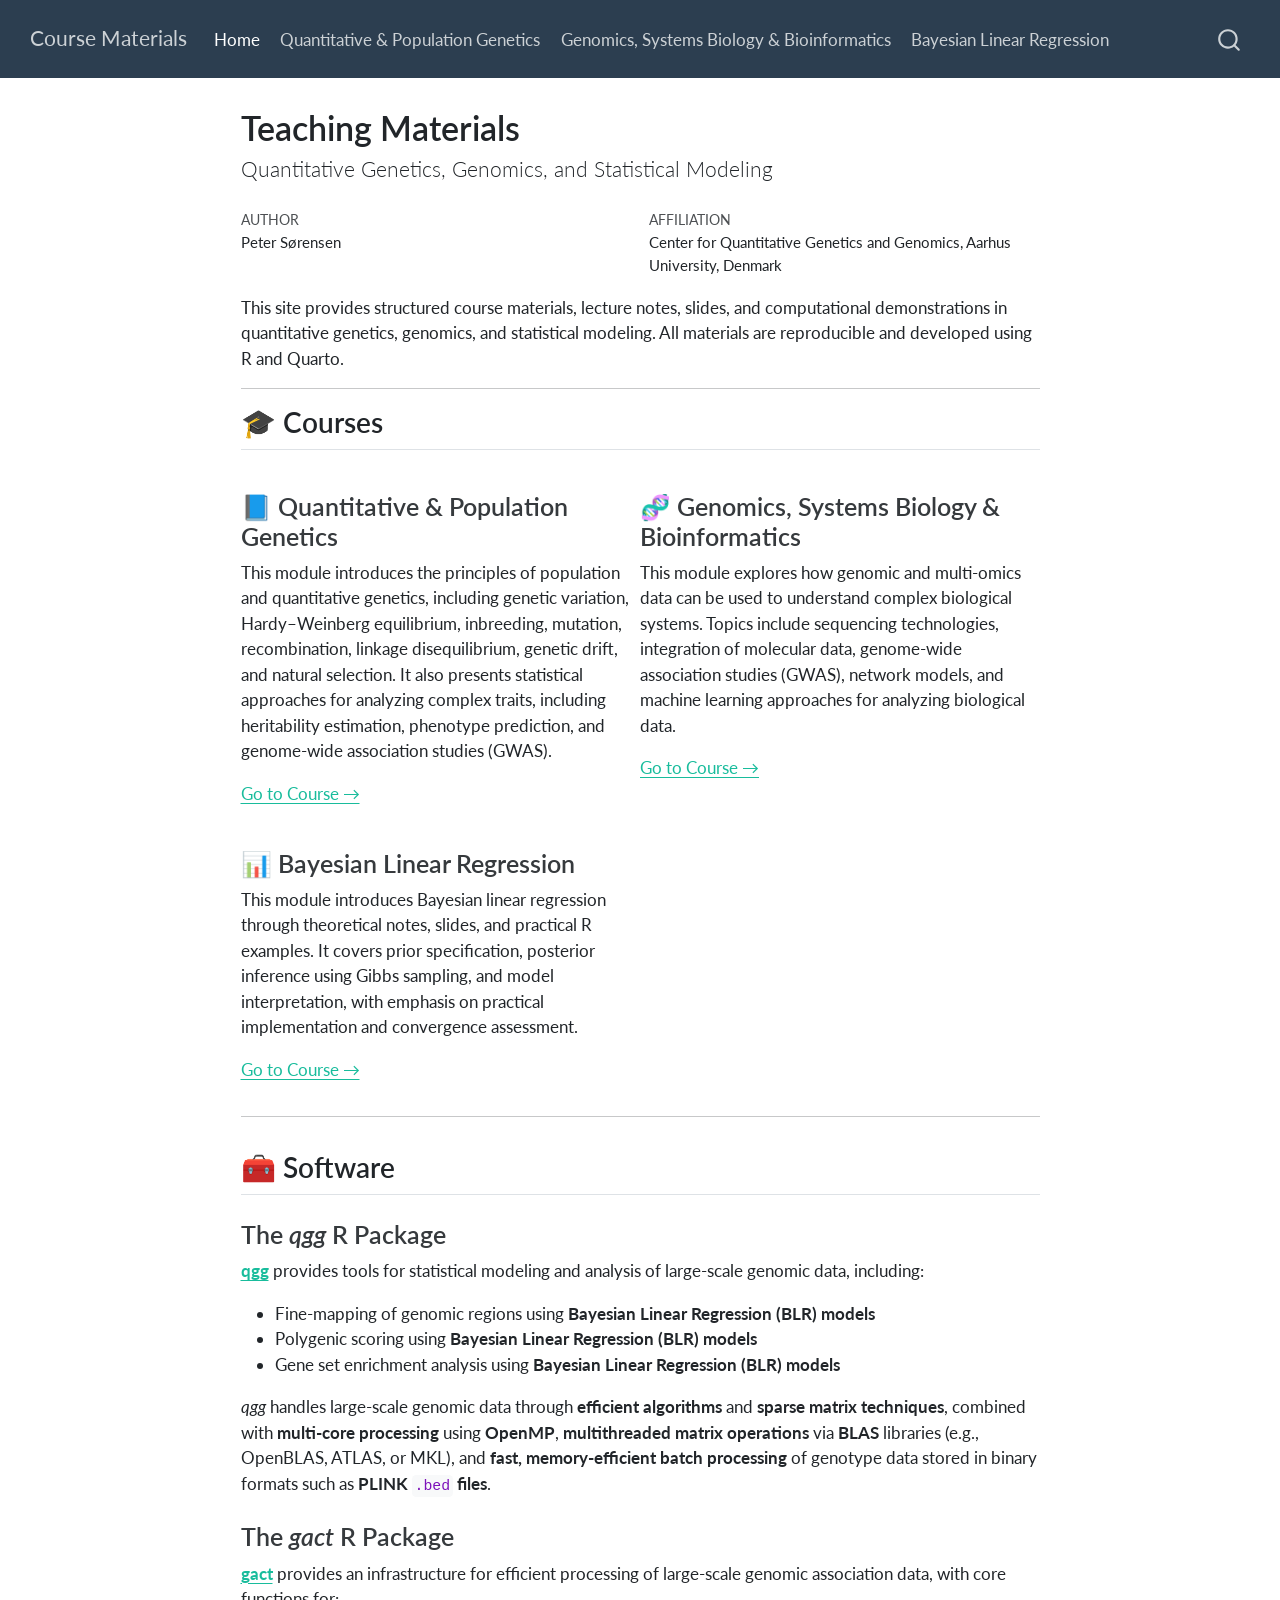
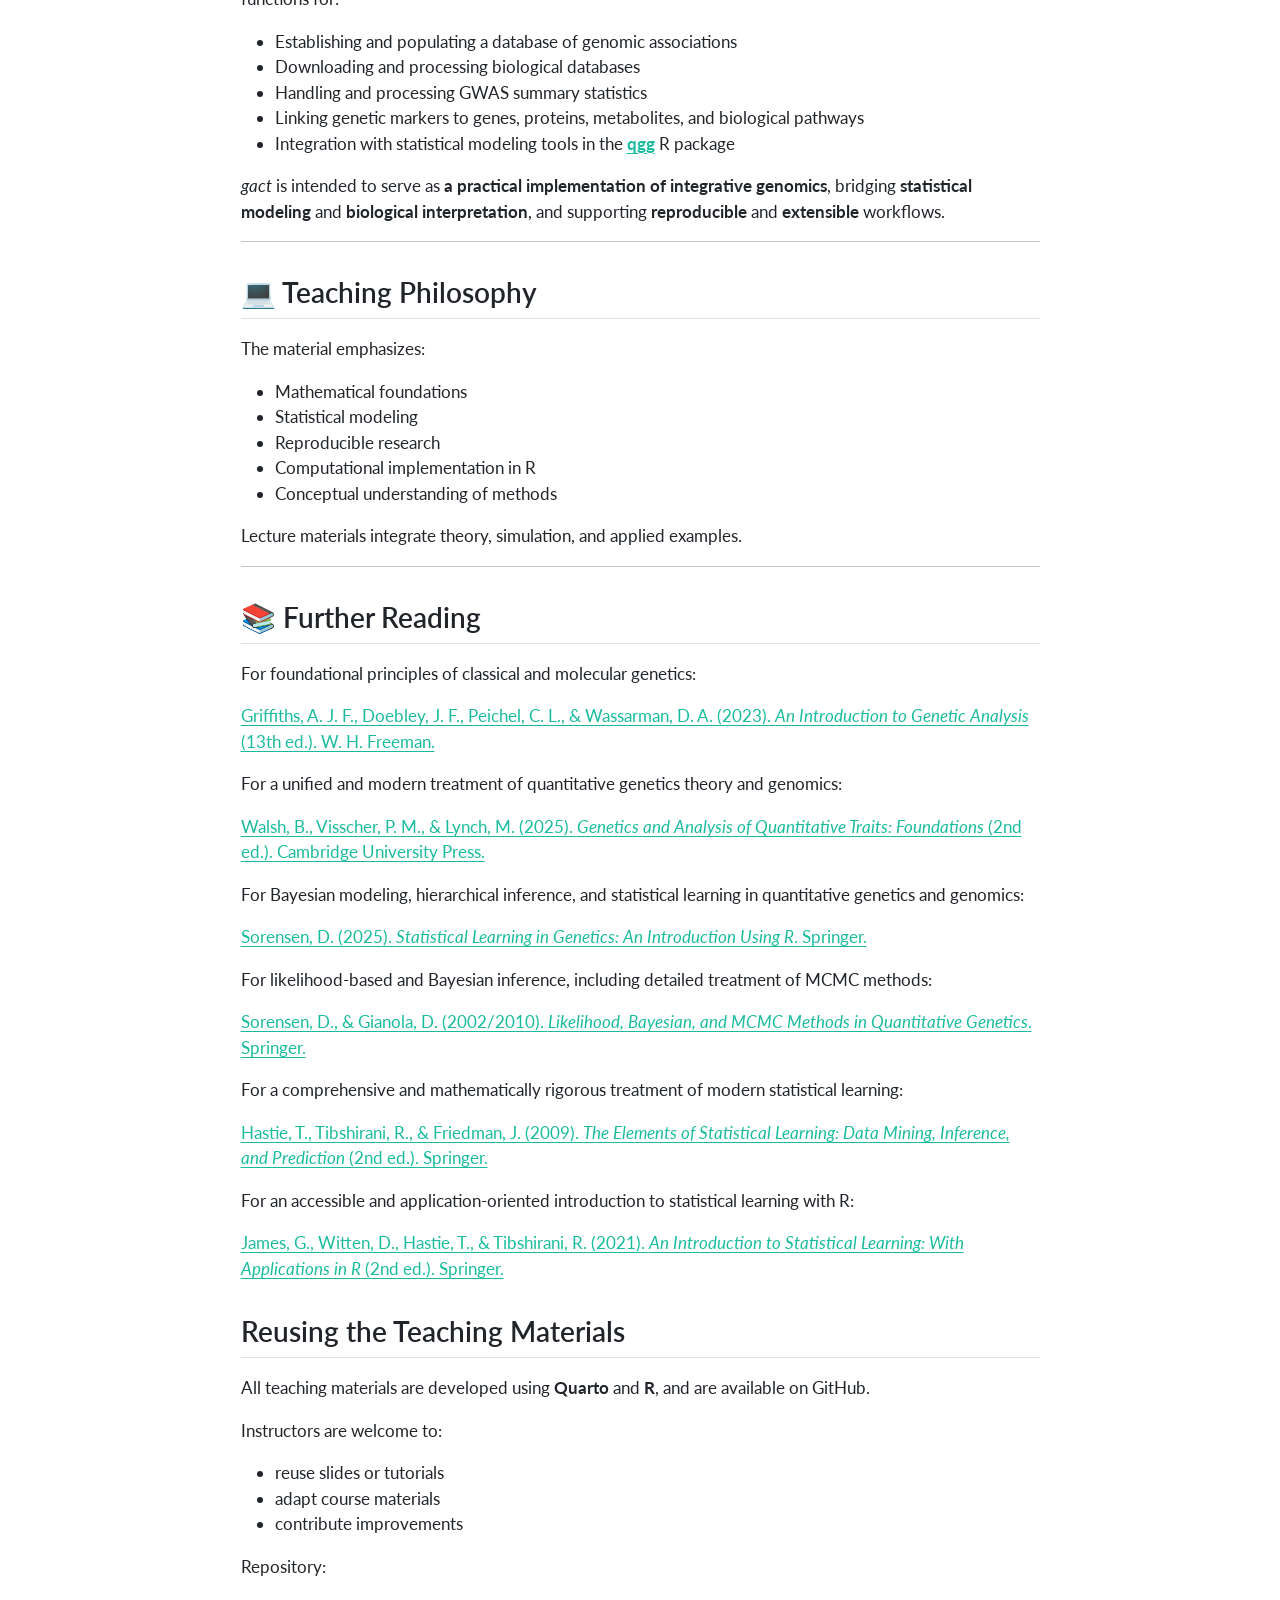
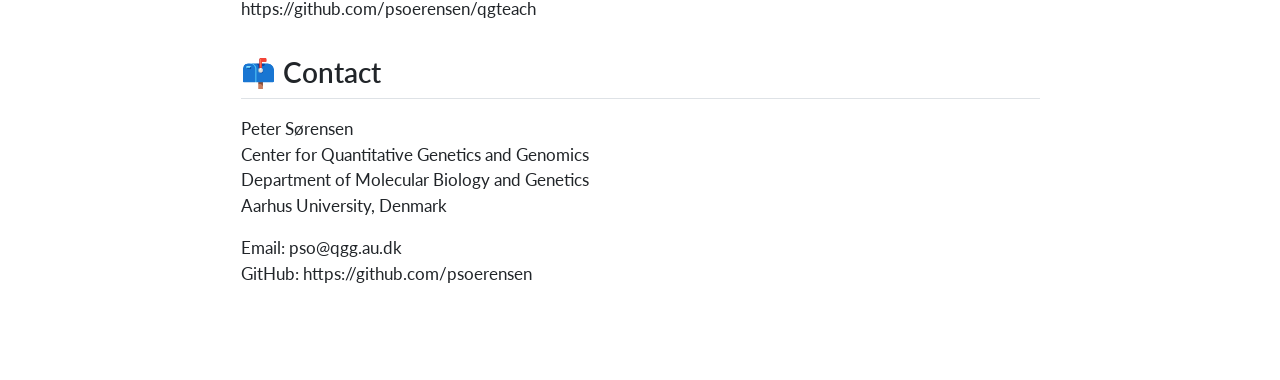
==== docs/index.html @ 66de5081 "updates" ====
<!DOCTYPE html>
<html xmlns="http://www.w3.org/1999/xhtml" lang="en" xml:lang="en"><head>

<meta charset="utf-8">
<meta name="generator" content="quarto-1.7.32">

<meta name="viewport" content="width=device-width, initial-scale=1.0, user-scalable=yes">

<meta name="author" content="Peter Sørensen">

<title>Teaching Materials – Course Materials</title>
<style>
code{white-space: pre-wrap;}
span.smallcaps{font-variant: small-caps;}
div.columns{display: flex; gap: min(4vw, 1.5em);}
div.column{flex: auto; overflow-x: auto;}
div.hanging-indent{margin-left: 1.5em; text-indent: -1.5em;}
ul.task-list{list-style: none;}
ul.task-list li input[type="checkbox"] {
  width: 0.8em;
  margin: 0 0.8em 0.2em -1em; /* quarto-specific, see https://github.com/quarto-dev/quarto-cli/issues/4556 */ 
  vertical-align: middle;
}
</style>


<script src="site_libs/quarto-nav/quarto-nav.js"></script>
<script src="site_libs/quarto-nav/headroom.min.js"></script>
<script src="site_libs/clipboard/clipboard.min.js"></script>
<script src="site_libs/quarto-search/autocomplete.umd.js"></script>
<script src="site_libs/quarto-search/fuse.min.js"></script>
<script src="site_libs/quarto-search/quarto-search.js"></script>
<meta name="quarto:offset" content="./">
<script src="site_libs/quarto-html/quarto.js" type="module"></script>
<script src="site_libs/quarto-html/tabsets/tabsets.js" type="module"></script>
<script src="site_libs/quarto-html/popper.min.js"></script>
<script src="site_libs/quarto-html/tippy.umd.min.js"></script>
<script src="site_libs/quarto-html/anchor.min.js"></script>
<link href="site_libs/quarto-html/tippy.css" rel="stylesheet">
<link href="site_libs/quarto-html/quarto-syntax-highlighting-37eea08aefeeee20ff55810ff984fec1.css" rel="stylesheet" id="quarto-text-highlighting-styles">
<script src="site_libs/bootstrap/bootstrap.min.js"></script>
<link href="site_libs/bootstrap/bootstrap-icons.css" rel="stylesheet">
<link href="site_libs/bootstrap/bootstrap-cc63fce9873912f1bbbccf05079cc9ea.min.css" rel="stylesheet" append-hash="true" id="quarto-bootstrap" data-mode="light">
<script id="quarto-search-options" type="application/json">{
  "location": "navbar",
  "copy-button": false,
  "collapse-after": 3,
  "panel-placement": "end",
  "type": "overlay",
  "limit": 50,
  "keyboard-shortcut": [
    "f",
    "/",
    "s"
  ],
  "show-item-context": false,
  "language": {
    "search-no-results-text": "No results",
    "search-matching-documents-text": "matching documents",
    "search-copy-link-title": "Copy link to search",
    "search-hide-matches-text": "Hide additional matches",
    "search-more-match-text": "more match in this document",
    "search-more-matches-text": "more matches in this document",
    "search-clear-button-title": "Clear",
    "search-text-placeholder": "",
    "search-detached-cancel-button-title": "Cancel",
    "search-submit-button-title": "Submit",
    "search-label": "Search"
  }
}</script>


</head>

<body class="nav-fixed fullcontent quarto-light">

<div id="quarto-search-results"></div>
  <header id="quarto-header" class="headroom fixed-top">
    <nav class="navbar navbar-expand-lg " data-bs-theme="dark">
      <div class="navbar-container container-fluid">
      <div class="navbar-brand-container mx-auto">
    <a class="navbar-brand" href="./index.html">
    <span class="navbar-title">Course Materials</span>
    </a>
  </div>
            <div id="quarto-search" class="" title="Search"></div>
          <button class="navbar-toggler" type="button" data-bs-toggle="collapse" data-bs-target="#navbarCollapse" aria-controls="navbarCollapse" role="menu" aria-expanded="false" aria-label="Toggle navigation" onclick="if (window.quartoToggleHeadroom) { window.quartoToggleHeadroom(); }">
  <span class="navbar-toggler-icon"></span>
</button>
          <div class="collapse navbar-collapse" id="navbarCollapse">
            <ul class="navbar-nav navbar-nav-scroll me-auto">
  <li class="nav-item">
    <a class="nav-link active" href="./index.html" aria-current="page"> 
<span class="menu-text">Home</span></a>
  </li>  
  <li class="nav-item">
    <a class="nav-link" href="./quant-genetics/"> 
<span class="menu-text">Quantitative &amp; Population Genetics</span></a>
  </li>  
  <li class="nav-item">
    <a class="nav-link" href="./genomics-systems-bioinfo/"> 
<span class="menu-text">Genomics, Systems Biology &amp; Bioinformatics</span></a>
  </li>  
  <li class="nav-item">
    <a class="nav-link" href="https://psoerensen.github.io/bayesian-linear-regression/"> 
<span class="menu-text">Bayesian Linear Regression</span></a>
  </li>  
</ul>
          </div> <!-- /navcollapse -->
            <div class="quarto-navbar-tools">
</div>
      </div> <!-- /container-fluid -->
    </nav>
</header>
<!-- content -->
<div id="quarto-content" class="quarto-container page-columns page-rows-contents page-layout-article page-navbar">
<!-- sidebar -->
<!-- margin-sidebar -->
    
<!-- main -->
<main class="content" id="quarto-document-content">

<header id="title-block-header" class="quarto-title-block default">
<div class="quarto-title">
<h1 class="title">Teaching Materials</h1>
<p class="subtitle lead">Quantitative Genetics, Genomics, and Statistical Modeling</p>
</div>


<div class="quarto-title-meta-author">
  <div class="quarto-title-meta-heading">Author</div>
  <div class="quarto-title-meta-heading">Affiliation</div>
  
    <div class="quarto-title-meta-contents">
    <p class="author">Peter Sørensen </p>
  </div>
  <div class="quarto-title-meta-contents">
        <p class="affiliation">
            Center for Quantitative Genetics and Genomics, Aarhus University, Denmark
          </p>
      </div>
  </div>

<div class="quarto-title-meta">

      
  
    
  </div>
  


</header>


<p>This site provides structured course materials, lecture notes, slides, and computational demonstrations in quantitative genetics, genomics, and statistical modeling. All materials are reproducible and developed using R and Quarto.</p>
<hr>
<section id="courses" class="level2">
<h2 class="anchored" data-anchor-id="courses">🎓 Courses</h2>
<div class="columns">
<div class="column" style="width:50%;">
<section id="quantitative-population-genetics" class="level3">
<h3 class="anchored" data-anchor-id="quantitative-population-genetics">📘 Quantitative &amp; Population Genetics</h3>
<p>This module introduces the principles of population and quantitative genetics, including genetic variation, Hardy–Weinberg equilibrium, inbreeding, mutation, recombination, linkage disequilibrium, genetic drift, and natural selection. It also presents statistical approaches for analyzing complex traits, including heritability estimation, phenotype prediction, and genome-wide association studies (GWAS).</p>
<p><a href="quant-genetics/">Go to Course →</a></p>
</section>
</div><div class="column" style="width:50%;">
<section id="genomics-systems-biology-bioinformatics" class="level3">
<h3 class="anchored" data-anchor-id="genomics-systems-biology-bioinformatics">🧬 Genomics, Systems Biology &amp; Bioinformatics</h3>
<p>This module explores how genomic and multi-omics data can be used to understand complex biological systems. Topics include sequencing technologies, integration of molecular data, genome-wide association studies (GWAS), network models, and machine learning approaches for analyzing biological data.</p>
<p><a href="genomics-systems-bioinfo/">Go to Course →</a></p>
</section>
</div>
</div>
<div class="columns">
<div class="column" style="width:50%;">
<section id="bayesian-linear-regression" class="level3">
<h3 class="anchored" data-anchor-id="bayesian-linear-regression">📊 Bayesian Linear Regression</h3>
<p>This module introduces Bayesian linear regression through theoretical notes, slides, and practical R examples. It covers prior specification, posterior inference using Gibbs sampling, and model interpretation, with emphasis on practical implementation and convergence assessment.</p>
<p><a href="https://psoerensen.github.io/bayesian-linear-regression/">Go to Course →</a></p>
</section>
</div><div class="column" style="width:50%;">
<!-- future module -->
</div>
</div>
<hr>
</section>
<section id="software" class="level2">
<h2 class="anchored" data-anchor-id="software">🧰 Software</h2>
<section id="the-qgg-r-package" class="level3">
<h3 class="anchored" data-anchor-id="the-qgg-r-package">The <em>qgg</em> R Package</h3>
<p><a href="https://github.com/psoerensen/qgg"><strong>qgg</strong></a> provides tools for statistical modeling and analysis of large-scale genomic data, including:</p>
<ul>
<li>Fine-mapping of genomic regions using <strong>Bayesian Linear Regression (BLR) models</strong><br>
</li>
<li>Polygenic scoring using <strong>Bayesian Linear Regression (BLR) models</strong><br>
</li>
<li>Gene set enrichment analysis using <strong>Bayesian Linear Regression (BLR) models</strong></li>
</ul>
<p><em>qgg</em> handles large-scale genomic data through <strong>efficient algorithms</strong> and <strong>sparse matrix techniques</strong>, combined with <strong>multi-core processing</strong> using <strong>OpenMP</strong>, <strong>multithreaded matrix operations</strong> via <strong>BLAS</strong> libraries (e.g., OpenBLAS, ATLAS, or MKL), and <strong>fast, memory-efficient batch processing</strong> of genotype data stored in binary formats such as <strong>PLINK <code>.bed</code> files</strong>.</p>
</section>
<section id="the-gact-r-package" class="level3">
<h3 class="anchored" data-anchor-id="the-gact-r-package">The <em>gact</em> R Package</h3>
<p><a href="https://github.com/psoerensen/gact"><strong>gact</strong></a> provides an infrastructure for efficient processing of large-scale genomic association data, with core functions for:</p>
<ul>
<li>Establishing and populating a database of genomic associations<br>
</li>
<li>Downloading and processing biological databases<br>
</li>
<li>Handling and processing GWAS summary statistics<br>
</li>
<li>Linking genetic markers to genes, proteins, metabolites, and biological pathways<br>
</li>
<li>Integration with statistical modeling tools in the <a href="https://github.com/psoerensen/qgg"><strong>qgg</strong></a> R package</li>
</ul>
<p><em>gact</em> is intended to serve as <strong>a practical implementation of integrative genomics</strong>, bridging <strong>statistical modeling</strong> and <strong>biological interpretation</strong>, and supporting <strong>reproducible</strong> and <strong>extensible</strong> workflows.</p>
<hr>
</section>
</section>
<section id="teaching-philosophy" class="level2">
<h2 class="anchored" data-anchor-id="teaching-philosophy">💻 Teaching Philosophy</h2>
<p>The material emphasizes:</p>
<ul>
<li>Mathematical foundations<br>
</li>
<li>Statistical modeling<br>
</li>
<li>Reproducible research<br>
</li>
<li>Computational implementation in R<br>
</li>
<li>Conceptual understanding of methods</li>
</ul>
<p>Lecture materials integrate theory, simulation, and applied examples.</p>
<hr>
</section>
<section id="further-reading" class="level2">
<h2 class="anchored" data-anchor-id="further-reading">📚 Further Reading</h2>
<p>For foundational principles of classical and molecular genetics:</p>
<p><strong><a href="https://store.macmillanlearning.com/us/product/Introduction-to-Genetic-Analysis-Digital-Update/p/1319525199">Griffiths, A. J. F., Doebley, J. F., Peichel, C. L., &amp; Wassarman, D. A. (2023). <em>An Introduction to Genetic Analysis</em> (13th ed.). W. H. Freeman.</a></strong></p>
<p>For a unified and modern treatment of quantitative genetics theory and genomics:</p>
<p><strong><a href="https://global.oup.com/academic/product/genetics-and-analysis-of-quantitative-traits-9780192898180?cc=dk&amp;lang=en&amp;">Walsh, B., Visscher, P. M., &amp; Lynch, M. (2025). <em>Genetics and Analysis of Quantitative Traits: Foundations</em> (2nd ed.). Cambridge University Press.</a></strong></p>
<p>For Bayesian modeling, hierarchical inference, and statistical learning in quantitative genetics and genomics:</p>
<p><strong><a href="https://link.springer.com/book/10.1007/978-3-031-86274-8">Sorensen, D. (2025). <em>Statistical Learning in Genetics: An Introduction Using R</em>. Springer.</a></strong></p>
<p>For likelihood-based and Bayesian inference, including detailed treatment of MCMC methods:</p>
<p><strong><a href="https://link.springer.com/book/10.1007/b98952">Sorensen, D., &amp; Gianola, D. (2002/2010). <em>Likelihood, Bayesian, and MCMC Methods in Quantitative Genetics</em>. Springer.</a></strong></p>
<p>For a comprehensive and mathematically rigorous treatment of modern statistical learning:</p>
<p><strong><a href="https://link.springer.com/book/10.1007/978-0-387-84858-7">Hastie, T., Tibshirani, R., &amp; Friedman, J. (2009). <em>The Elements of Statistical Learning: Data Mining, Inference, and Prediction</em> (2nd ed.). Springer.</a></strong></p>
<p>For an accessible and application-oriented introduction to statistical learning with R:</p>
<p><strong><a href="https://link.springer.com/book/10.1007/978-1-0716-1418-1">James, G., Witten, D., Hastie, T., &amp; Tibshirani, R. (2021). <em>An Introduction to Statistical Learning: With Applications in R</em> (2nd ed.). Springer.</a></strong></p>
</section>
<section id="reusing-the-teaching-materials" class="level2">
<h2 class="anchored" data-anchor-id="reusing-the-teaching-materials">Reusing the Teaching Materials</h2>
<p>All teaching materials are developed using <strong>Quarto</strong> and <strong>R</strong>, and are available on GitHub.</p>
<p>Instructors are welcome to:</p>
<ul>
<li>reuse slides or tutorials</li>
<li>adapt course materials</li>
<li>contribute improvements</li>
</ul>
<p>Repository:</p>
<p>https://github.com/psoerensen/qgteach</p>
</section>
<section id="contact" class="level2">
<h2 class="anchored" data-anchor-id="contact">📫 Contact</h2>
<p>Peter Sørensen<br>
Center for Quantitative Genetics and Genomics<br>
Department of Molecular Biology and Genetics<br>
Aarhus University, Denmark</p>
<p>Email: pso@qgg.au.dk<br>
GitHub: https://github.com/psoerensen</p>


</section>

</main> <!-- /main -->
<script id="quarto-html-after-body" type="application/javascript">
  window.document.addEventListener("DOMContentLoaded", function (event) {
    const icon = "";
    const anchorJS = new window.AnchorJS();
    anchorJS.options = {
      placement: 'right',
      icon: icon
    };
    anchorJS.add('.anchored');
    const isCodeAnnotation = (el) => {
      for (const clz of el.classList) {
        if (clz.startsWith('code-annotation-')) {                     
          return true;
        }
      }
      return false;
    }
    const onCopySuccess = function(e) {
      // button target
      const button = e.trigger;
      // don't keep focus
      button.blur();
      // flash "checked"
      button.classList.add('code-copy-button-checked');
      var currentTitle = button.getAttribute("title");
      button.setAttribute("title", "Copied!");
      let tooltip;
      if (window.bootstrap) {
        button.setAttribute("data-bs-toggle", "tooltip");
        button.setAttribute("data-bs-placement", "left");
        button.setAttribute("data-bs-title", "Copied!");
        tooltip = new bootstrap.Tooltip(button, 
          { trigger: "manual", 
            customClass: "code-copy-button-tooltip",
            offset: [0, -8]});
        tooltip.show();    
      }
      setTimeout(function() {
        if (tooltip) {
          tooltip.hide();
          button.removeAttribute("data-bs-title");
          button.removeAttribute("data-bs-toggle");
          button.removeAttribute("data-bs-placement");
        }
        button.setAttribute("title", currentTitle);
        button.classList.remove('code-copy-button-checked');
      }, 1000);
      // clear code selection
      e.clearSelection();
    }
    const getTextToCopy = function(trigger) {
        const codeEl = trigger.previousElementSibling.cloneNode(true);
        for (const childEl of codeEl.children) {
          if (isCodeAnnotation(childEl)) {
            childEl.remove();
          }
        }
        return codeEl.innerText;
    }
    const clipboard = new window.ClipboardJS('.code-copy-button:not([data-in-quarto-modal])', {
      text: getTextToCopy
    });
    clipboard.on('success', onCopySuccess);
    if (window.document.getElementById('quarto-embedded-source-code-modal')) {
      const clipboardModal = new window.ClipboardJS('.code-copy-button[data-in-quarto-modal]', {
        text: getTextToCopy,
        container: window.document.getElementById('quarto-embedded-source-code-modal')
      });
      clipboardModal.on('success', onCopySuccess);
    }
      var localhostRegex = new RegExp(/^(?:http|https):\/\/localhost\:?[0-9]*\//);
      var mailtoRegex = new RegExp(/^mailto:/);
        var filterRegex = new RegExp('/' + window.location.host + '/');
      var isInternal = (href) => {
          return filterRegex.test(href) || localhostRegex.test(href) || mailtoRegex.test(href);
      }
      // Inspect non-navigation links and adorn them if external
     var links = window.document.querySelectorAll('a[href]:not(.nav-link):not(.navbar-brand):not(.toc-action):not(.sidebar-link):not(.sidebar-item-toggle):not(.pagination-link):not(.no-external):not([aria-hidden]):not(.dropdown-item):not(.quarto-navigation-tool):not(.about-link)');
      for (var i=0; i<links.length; i++) {
        const link = links[i];
        if (!isInternal(link.href)) {
          // undo the damage that might have been done by quarto-nav.js in the case of
          // links that we want to consider external
          if (link.dataset.originalHref !== undefined) {
            link.href = link.dataset.originalHref;
          }
        }
      }
    function tippyHover(el, contentFn, onTriggerFn, onUntriggerFn) {
      const config = {
        allowHTML: true,
        maxWidth: 500,
        delay: 100,
        arrow: false,
        appendTo: function(el) {
            return el.parentElement;
        },
        interactive: true,
        interactiveBorder: 10,
        theme: 'quarto',
        placement: 'bottom-start',
      };
      if (contentFn) {
        config.content = contentFn;
      }
      if (onTriggerFn) {
        config.onTrigger = onTriggerFn;
      }
      if (onUntriggerFn) {
        config.onUntrigger = onUntriggerFn;
      }
      window.tippy(el, config); 
    }
    const noterefs = window.document.querySelectorAll('a[role="doc-noteref"]');
    for (var i=0; i<noterefs.length; i++) {
      const ref = noterefs[i];
      tippyHover(ref, function() {
        // use id or data attribute instead here
        let href = ref.getAttribute('data-footnote-href') || ref.getAttribute('href');
        try { href = new URL(href).hash; } catch {}
        const id = href.replace(/^#\/?/, "");
        const note = window.document.getElementById(id);
        if (note) {
          return note.innerHTML;
        } else {
          return "";
        }
      });
    }
    const xrefs = window.document.querySelectorAll('a.quarto-xref');
    const processXRef = (id, note) => {
      // Strip column container classes
      const stripColumnClz = (el) => {
        el.classList.remove("page-full", "page-columns");
        if (el.children) {
          for (const child of el.children) {
            stripColumnClz(child);
          }
        }
      }
      stripColumnClz(note)
      if (id === null || id.startsWith('sec-')) {
        // Special case sections, only their first couple elements
        const container = document.createElement("div");
        if (note.children && note.children.length > 2) {
          container.appendChild(note.children[0].cloneNode(true));
          for (let i = 1; i < note.children.length; i++) {
            const child = note.children[i];
            if (child.tagName === "P" && child.innerText === "") {
              continue;
            } else {
              container.appendChild(child.cloneNode(true));
              break;
            }
          }
          if (window.Quarto?.typesetMath) {
            window.Quarto.typesetMath(container);
          }
          return container.innerHTML
        } else {
          if (window.Quarto?.typesetMath) {
            window.Quarto.typesetMath(note);
          }
          return note.innerHTML;
        }
      } else {
        // Remove any anchor links if they are present
        const anchorLink = note.querySelector('a.anchorjs-link');
        if (anchorLink) {
          anchorLink.remove();
        }
        if (window.Quarto?.typesetMath) {
          window.Quarto.typesetMath(note);
        }
        if (note.classList.contains("callout")) {
          return note.outerHTML;
        } else {
          return note.innerHTML;
        }
      }
    }
    for (var i=0; i<xrefs.length; i++) {
      const xref = xrefs[i];
      tippyHover(xref, undefined, function(instance) {
        instance.disable();
        let url = xref.getAttribute('href');
        let hash = undefined; 
        if (url.startsWith('#')) {
          hash = url;
        } else {
          try { hash = new URL(url).hash; } catch {}
        }
        if (hash) {
          const id = hash.replace(/^#\/?/, "");
          const note = window.document.getElementById(id);
          if (note !== null) {
            try {
              const html = processXRef(id, note.cloneNode(true));
              instance.setContent(html);
            } finally {
              instance.enable();
              instance.show();
            }
          } else {
            // See if we can fetch this
            fetch(url.split('#')[0])
            .then(res => res.text())
            .then(html => {
              const parser = new DOMParser();
              const htmlDoc = parser.parseFromString(html, "text/html");
              const note = htmlDoc.getElementById(id);
              if (note !== null) {
                const html = processXRef(id, note);
                instance.setContent(html);
              } 
            }).finally(() => {
              instance.enable();
              instance.show();
            });
          }
        } else {
          // See if we can fetch a full url (with no hash to target)
          // This is a special case and we should probably do some content thinning / targeting
          fetch(url)
          .then(res => res.text())
          .then(html => {
            const parser = new DOMParser();
            const htmlDoc = parser.parseFromString(html, "text/html");
            const note = htmlDoc.querySelector('main.content');
            if (note !== null) {
              // This should only happen for chapter cross references
              // (since there is no id in the URL)
              // remove the first header
              if (note.children.length > 0 && note.children[0].tagName === "HEADER") {
                note.children[0].remove();
              }
              const html = processXRef(null, note);
              instance.setContent(html);
            } 
          }).finally(() => {
            instance.enable();
            instance.show();
          });
        }
      }, function(instance) {
      });
    }
        let selectedAnnoteEl;
        const selectorForAnnotation = ( cell, annotation) => {
          let cellAttr = 'data-code-cell="' + cell + '"';
          let lineAttr = 'data-code-annotation="' +  annotation + '"';
          const selector = 'span[' + cellAttr + '][' + lineAttr + ']';
          return selector;
        }
        const selectCodeLines = (annoteEl) => {
          const doc = window.document;
          const targetCell = annoteEl.getAttribute("data-target-cell");
          const targetAnnotation = annoteEl.getAttribute("data-target-annotation");
          const annoteSpan = window.document.querySelector(selectorForAnnotation(targetCell, targetAnnotation));
          const lines = annoteSpan.getAttribute("data-code-lines").split(",");
          const lineIds = lines.map((line) => {
            return targetCell + "-" + line;
          })
          let top = null;
          let height = null;
          let parent = null;
          if (lineIds.length > 0) {
              //compute the position of the single el (top and bottom and make a div)
              const el = window.document.getElementById(lineIds[0]);
              top = el.offsetTop;
              height = el.offsetHeight;
              parent = el.parentElement.parentElement;
            if (lineIds.length > 1) {
              const lastEl = window.document.getElementById(lineIds[lineIds.length - 1]);
              const bottom = lastEl.offsetTop + lastEl.offsetHeight;
              height = bottom - top;
            }
            if (top !== null && height !== null && parent !== null) {
              // cook up a div (if necessary) and position it 
              let div = window.document.getElementById("code-annotation-line-highlight");
              if (div === null) {
                div = window.document.createElement("div");
                div.setAttribute("id", "code-annotation-line-highlight");
                div.style.position = 'absolute';
                parent.appendChild(div);
              }
              div.style.top = top - 2 + "px";
              div.style.height = height + 4 + "px";
              div.style.left = 0;
              let gutterDiv = window.document.getElementById("code-annotation-line-highlight-gutter");
              if (gutterDiv === null) {
                gutterDiv = window.document.createElement("div");
                gutterDiv.setAttribute("id", "code-annotation-line-highlight-gutter");
                gutterDiv.style.position = 'absolute';
                const codeCell = window.document.getElementById(targetCell);
                const gutter = codeCell.querySelector('.code-annotation-gutter');
                gutter.appendChild(gutterDiv);
              }
              gutterDiv.style.top = top - 2 + "px";
              gutterDiv.style.height = height + 4 + "px";
            }
            selectedAnnoteEl = annoteEl;
          }
        };
        const unselectCodeLines = () => {
          const elementsIds = ["code-annotation-line-highlight", "code-annotation-line-highlight-gutter"];
          elementsIds.forEach((elId) => {
            const div = window.document.getElementById(elId);
            if (div) {
              div.remove();
            }
          });
          selectedAnnoteEl = undefined;
        };
          // Handle positioning of the toggle
      window.addEventListener(
        "resize",
        throttle(() => {
          elRect = undefined;
          if (selectedAnnoteEl) {
            selectCodeLines(selectedAnnoteEl);
          }
        }, 10)
      );
      function throttle(fn, ms) {
      let throttle = false;
      let timer;
        return (...args) => {
          if(!throttle) { // first call gets through
              fn.apply(this, args);
              throttle = true;
          } else { // all the others get throttled
              if(timer) clearTimeout(timer); // cancel #2
              timer = setTimeout(() => {
                fn.apply(this, args);
                timer = throttle = false;
              }, ms);
          }
        };
      }
        // Attach click handler to the DT
        const annoteDls = window.document.querySelectorAll('dt[data-target-cell]');
        for (const annoteDlNode of annoteDls) {
          annoteDlNode.addEventListener('click', (event) => {
            const clickedEl = event.target;
            if (clickedEl !== selectedAnnoteEl) {
              unselectCodeLines();
              const activeEl = window.document.querySelector('dt[data-target-cell].code-annotation-active');
              if (activeEl) {
                activeEl.classList.remove('code-annotation-active');
              }
              selectCodeLines(clickedEl);
              clickedEl.classList.add('code-annotation-active');
            } else {
              // Unselect the line
              unselectCodeLines();
              clickedEl.classList.remove('code-annotation-active');
            }
          });
        }
    const findCites = (el) => {
      const parentEl = el.parentElement;
      if (parentEl) {
        const cites = parentEl.dataset.cites;
        if (cites) {
          return {
            el,
            cites: cites.split(' ')
          };
        } else {
          return findCites(el.parentElement)
        }
      } else {
        return undefined;
      }
    };
    var bibliorefs = window.document.querySelectorAll('a[role="doc-biblioref"]');
    for (var i=0; i<bibliorefs.length; i++) {
      const ref = bibliorefs[i];
      const citeInfo = findCites(ref);
      if (citeInfo) {
        tippyHover(citeInfo.el, function() {
          var popup = window.document.createElement('div');
          citeInfo.cites.forEach(function(cite) {
            var citeDiv = window.document.createElement('div');
            citeDiv.classList.add('hanging-indent');
            citeDiv.classList.add('csl-entry');
            var biblioDiv = window.document.getElementById('ref-' + cite);
            if (biblioDiv) {
              citeDiv.innerHTML = biblioDiv.innerHTML;
            }
            popup.appendChild(citeDiv);
          });
          return popup.innerHTML;
        });
      }
    }
  });
  </script>
</div> <!-- /content -->




</body></html>
---- docs/site_libs/quarto-html/tippy.css ----
.tippy-box[data-animation=fade][data-state=hidden]{opacity:0}[data-tippy-root]{max-width:calc(100vw - 10px)}.tippy-box{position:relative;background-color:#333;color:#fff;border-radius:4px;font-size:14px;line-height:1.4;white-space:normal;outline:0;transition-property:transform,visibility,opacity}.tippy-box[data-placement^=top]>.tippy-arrow{bottom:0}.tippy-box[data-placement^=top]>.tippy-arrow:before{bottom:-7px;left:0;border-width:8px 8px 0;border-top-color:initial;transform-origin:center top}.tippy-box[data-placement^=bottom]>.tippy-arrow{top:0}.tippy-box[data-placement^=bottom]>.tippy-arrow:before{top:-7px;left:0;border-width:0 8px 8px;border-bottom-color:initial;transform-origin:center bottom}.tippy-box[data-placement^=left]>.tippy-arrow{right:0}.tippy-box[data-placement^=left]>.tippy-arrow:before{border-width:8px 0 8px 8px;border-left-color:initial;right:-7px;transform-origin:center left}.tippy-box[data-placement^=right]>.tippy-arrow{left:0}.tippy-box[data-placement^=right]>.tippy-arrow:before{left:-7px;border-width:8px 8px 8px 0;border-right-color:initial;transform-origin:center right}.tippy-box[data-inertia][data-state=visible]{transition-timing-function:cubic-bezier(.54,1.5,.38,1.11)}.tippy-arrow{width:16px;height:16px;color:#333}.tippy-arrow:before{content:"";position:absolute;border-color:transparent;border-style:solid}.tippy-content{position:relative;padding:5px 9px;z-index:1}
---- docs/site_libs/quarto-html/quarto-syntax-highlighting-37eea08aefeeee20ff55810ff984fec1.css ----
/* quarto syntax highlight colors */
:root {
  --quarto-hl-ot-color: #003B4F;
  --quarto-hl-at-color: #657422;
  --quarto-hl-ss-color: #20794D;
  --quarto-hl-an-color: #5E5E5E;
  --quarto-hl-fu-color: #4758AB;
  --quarto-hl-st-color: #20794D;
  --quarto-hl-cf-color: #003B4F;
  --quarto-hl-op-color: #5E5E5E;
  --quarto-hl-er-color: #AD0000;
  --quarto-hl-bn-color: #AD0000;
  --quarto-hl-al-color: #AD0000;
  --quarto-hl-va-color: #111111;
  --quarto-hl-bu-color: inherit;
  --quarto-hl-ex-color: inherit;
  --quarto-hl-pp-color: #AD0000;
  --quarto-hl-in-color: #5E5E5E;
  --quarto-hl-vs-color: #20794D;
  --quarto-hl-wa-color: #5E5E5E;
  --quarto-hl-do-color: #5E5E5E;
  --quarto-hl-im-color: #00769E;
  --quarto-hl-ch-color: #20794D;
  --quarto-hl-dt-color: #AD0000;
  --quarto-hl-fl-color: #AD0000;
  --quarto-hl-co-color: #5E5E5E;
  --quarto-hl-cv-color: #5E5E5E;
  --quarto-hl-cn-color: #8f5902;
  --quarto-hl-sc-color: #5E5E5E;
  --quarto-hl-dv-color: #AD0000;
  --quarto-hl-kw-color: #003B4F;
}

/* other quarto variables */
:root {
  --quarto-font-monospace: SFMono-Regular, Menlo, Monaco, Consolas, "Liberation Mono", "Courier New", monospace;
}

/* syntax highlight based on Pandoc's rules */
pre > code.sourceCode > span {
  color: #003B4F;
}

code.sourceCode > span {
  color: #003B4F;
}

div.sourceCode,
div.sourceCode pre.sourceCode {
  color: #003B4F;
}

/* Normal */
code span {
  color: #003B4F;
}

/* Alert */
code span.al {
  color: #AD0000;
  font-style: inherit;
}

/* Annotation */
code span.an {
  color: #5E5E5E;
  font-style: inherit;
}

/* Attribute */
code span.at {
  color: #657422;
  font-style: inherit;
}

/* BaseN */
code span.bn {
  color: #AD0000;
  font-style: inherit;
}

/* BuiltIn */
code span.bu {
  font-style: inherit;
}

/* ControlFlow */
code span.cf {
  color: #003B4F;
  font-weight: bold;
  font-style: inherit;
}

/* Char */
code span.ch {
  color: #20794D;
  font-style: inherit;
}

/* Constant */
code span.cn {
  color: #8f5902;
  font-style: inherit;
}

/* Comment */
code span.co {
  color: #5E5E5E;
  font-style: inherit;
}

/* CommentVar */
code span.cv {
  color: #5E5E5E;
  font-style: italic;
}

/* Documentation */
code span.do {
  color: #5E5E5E;
  font-style: italic;
}

/* DataType */
code span.dt {
  color: #AD0000;
  font-style: inherit;
}

/* DecVal */
code span.dv {
  color: #AD0000;
  font-style: inherit;
}

/* Error */
code span.er {
  color: #AD0000;
  font-style: inherit;
}

/* Extension */
code span.ex {
  font-style: inherit;
}

/* Float */
code span.fl {
  color: #AD0000;
  font-style: inherit;
}

/* Function */
code span.fu {
  color: #4758AB;
  font-style: inherit;
}

/* Import */
code span.im {
  color: #00769E;
  font-style: inherit;
}

/* Information */
code span.in {
  color: #5E5E5E;
  font-style: inherit;
}

/* Keyword */
code span.kw {
  color: #003B4F;
  font-weight: bold;
  font-style: inherit;
}

/* Operator */
code span.op {
  color: #5E5E5E;
  font-style: inherit;
}

/* Other */
code span.ot {
  color: #003B4F;
  font-style: inherit;
}

/* Preprocessor */
code span.pp {
  color: #AD0000;
  font-style: inherit;
}

/* SpecialChar */
code span.sc {
  color: #5E5E5E;
  font-style: inherit;
}

/* SpecialString */
code span.ss {
  color: #20794D;
  font-style: inherit;
}

/* String */
code span.st {
  color: #20794D;
  font-style: inherit;
}

/* Variable */
code span.va {
  color: #111111;
  font-style: inherit;
}

/* VerbatimString */
code span.vs {
  color: #20794D;
  font-style: inherit;
}

/* Warning */
code span.wa {
  color: #5E5E5E;
  font-style: italic;
}

.prevent-inlining {
  content: "</";
}

/*# sourceMappingURL=27d3d809615f7771493d095567f04340.css.map */
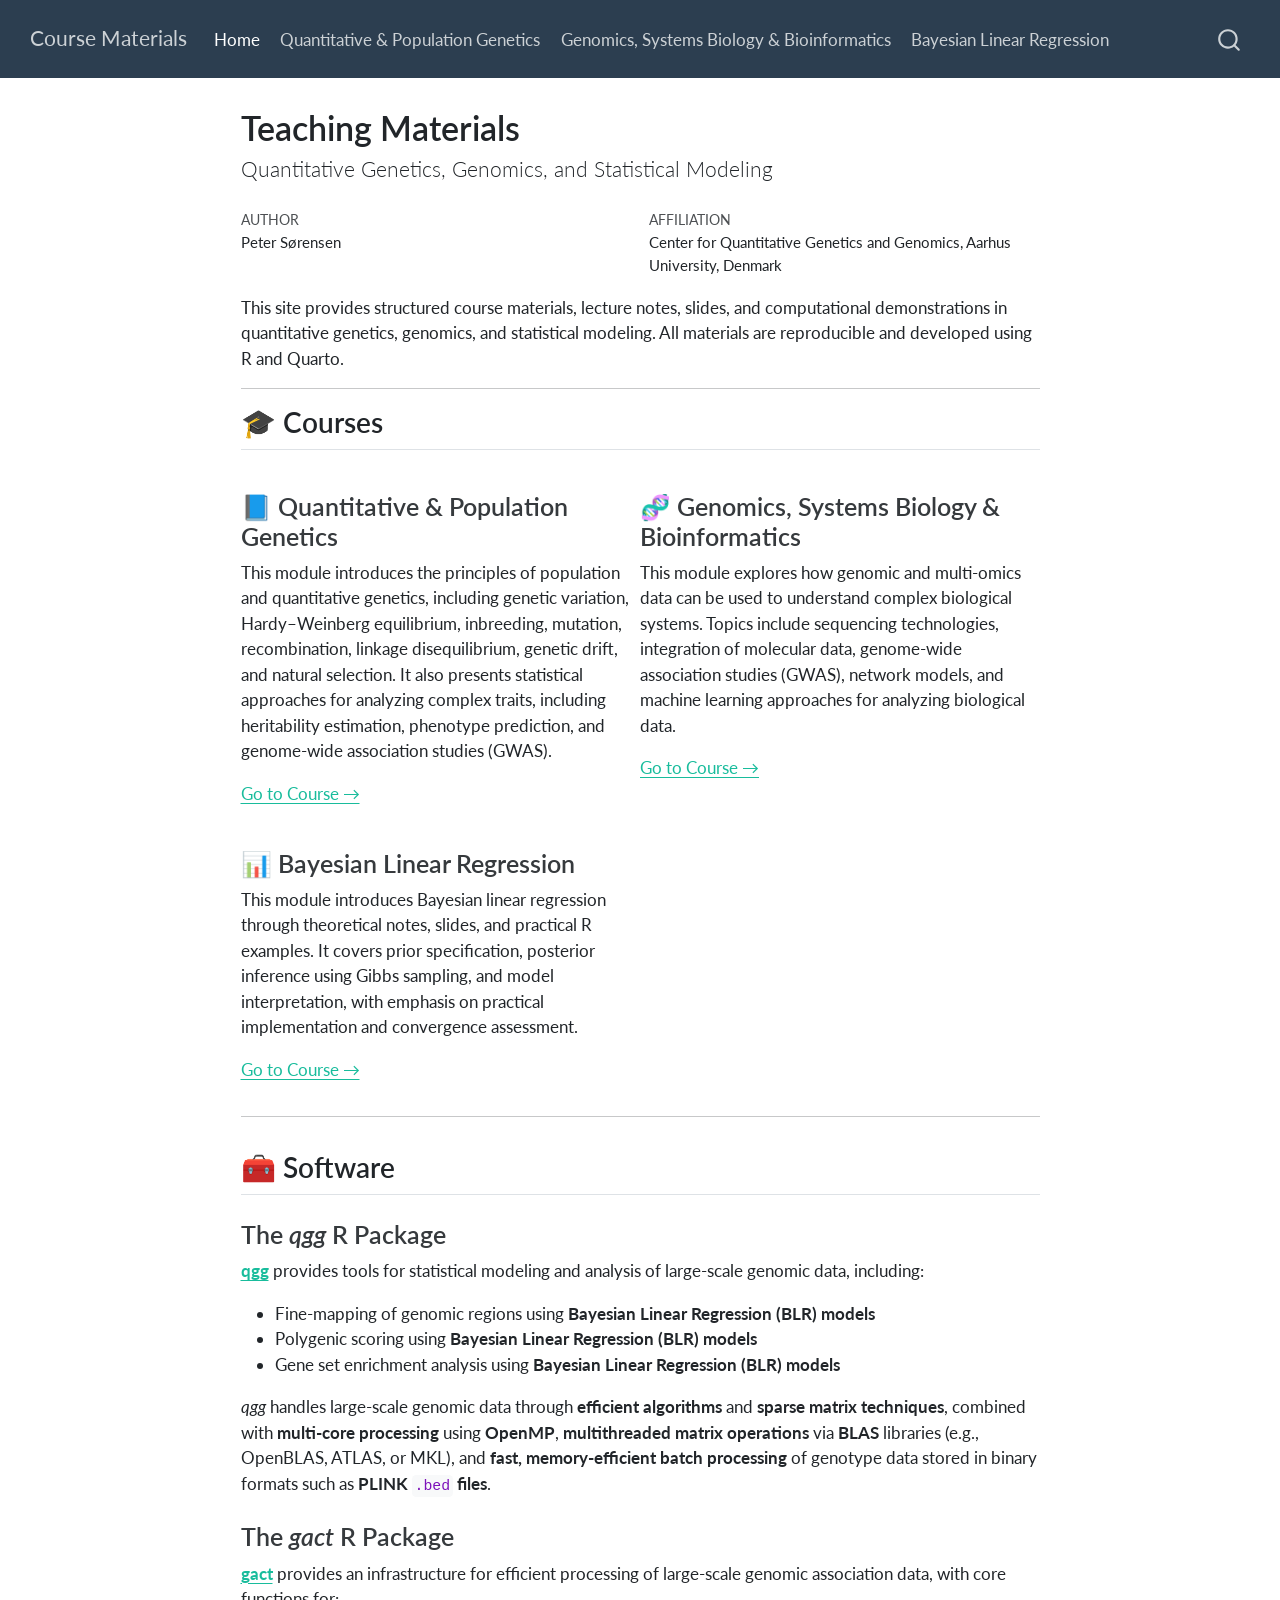
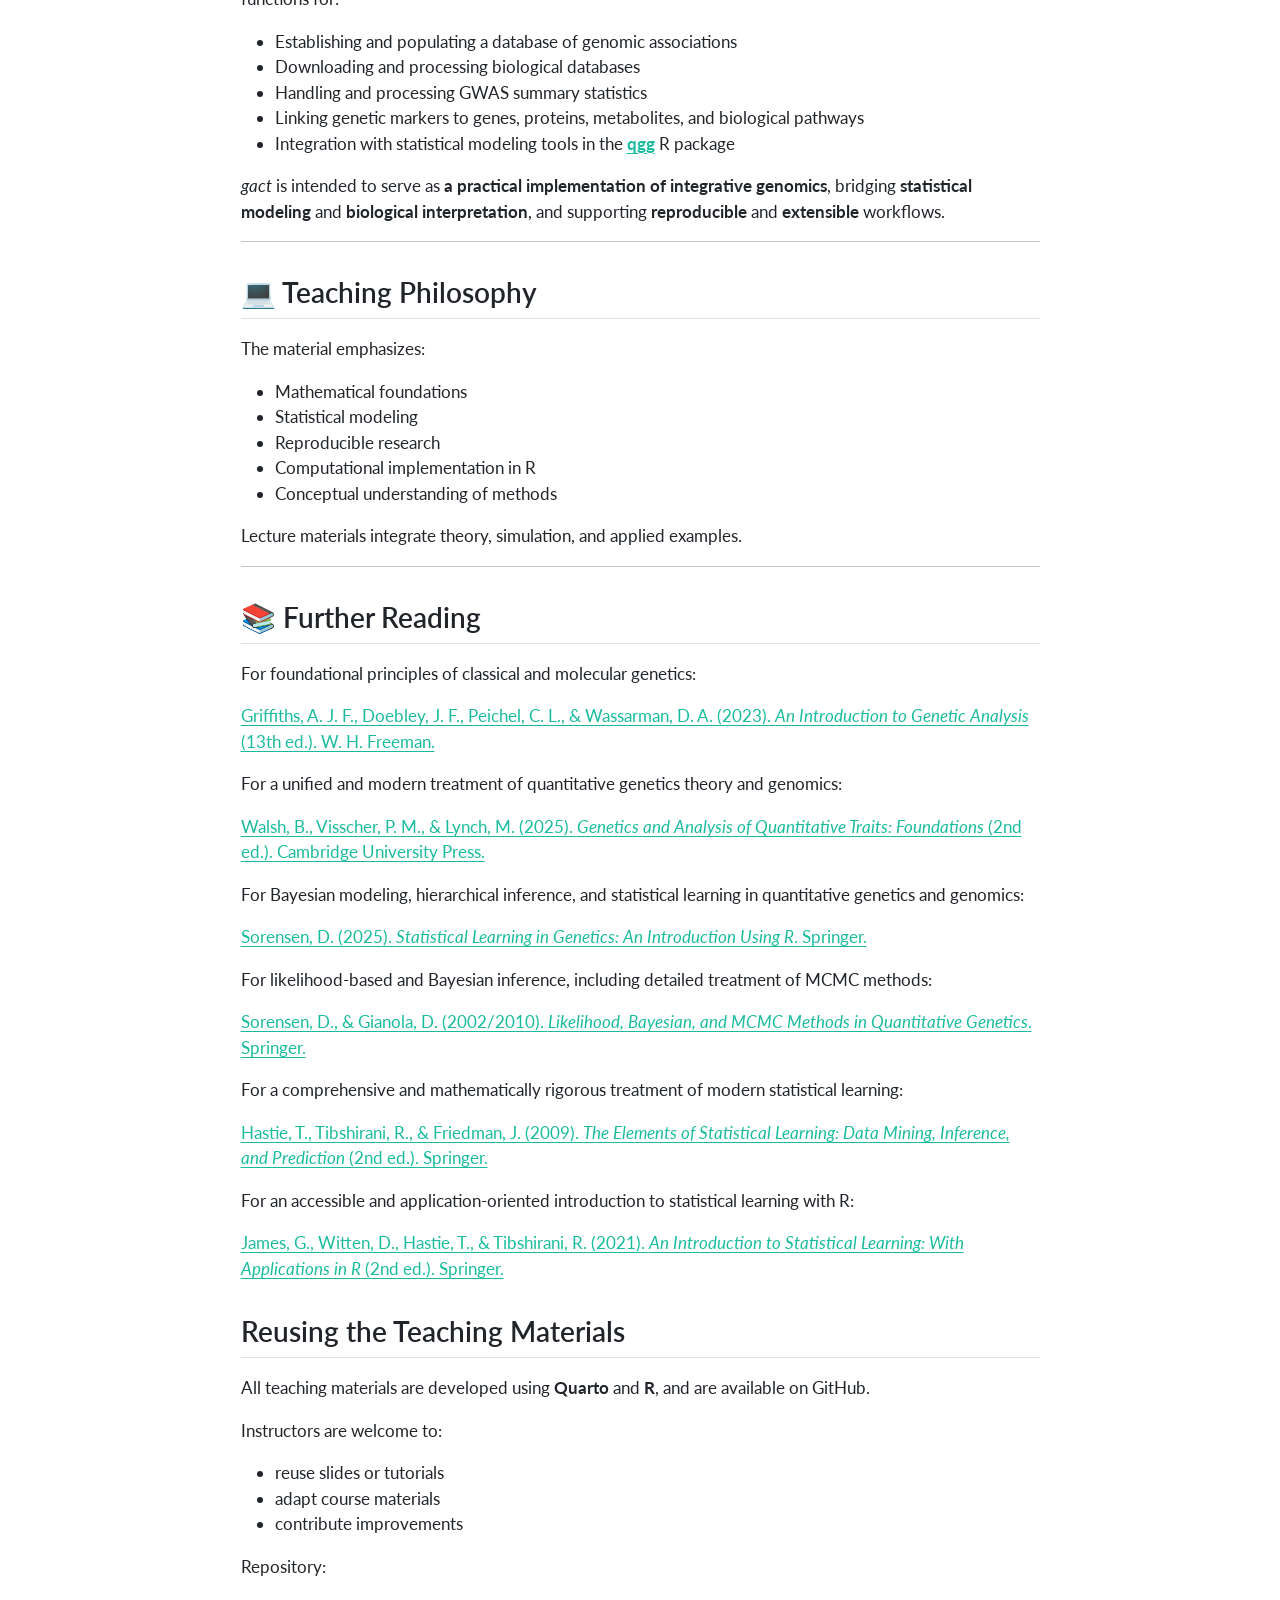
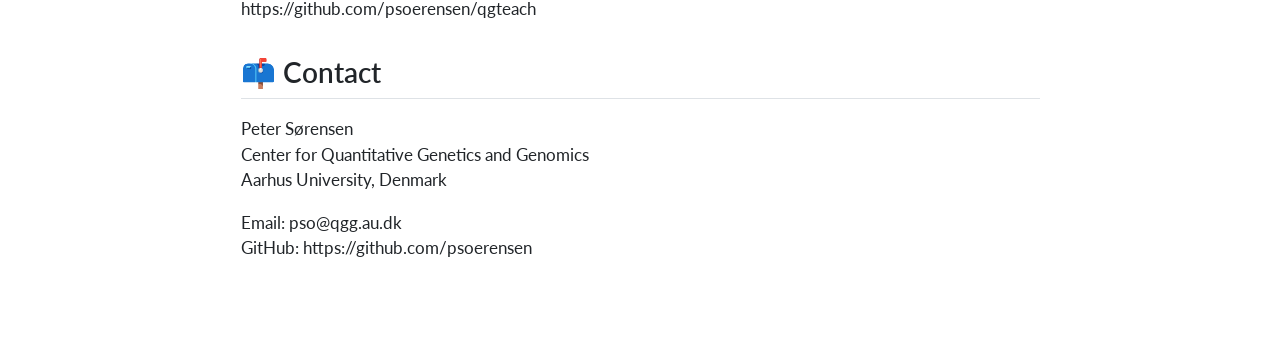
==== commit 1f37647f: "updates" ====
--- a/docs/index.html
+++ b/docs/index.html
@@ -265,7 +265,6 @@
 <h2 class="anchored" data-anchor-id="contact">📫 Contact</h2>
 <p>Peter Sørensen<br>
 Center for Quantitative Genetics and Genomics<br>
-Department of Molecular Biology and Genetics<br>
 Aarhus University, Denmark</p>
 <p>Email: pso@qgg.au.dk<br>
 GitHub: https://github.com/psoerensen</p>
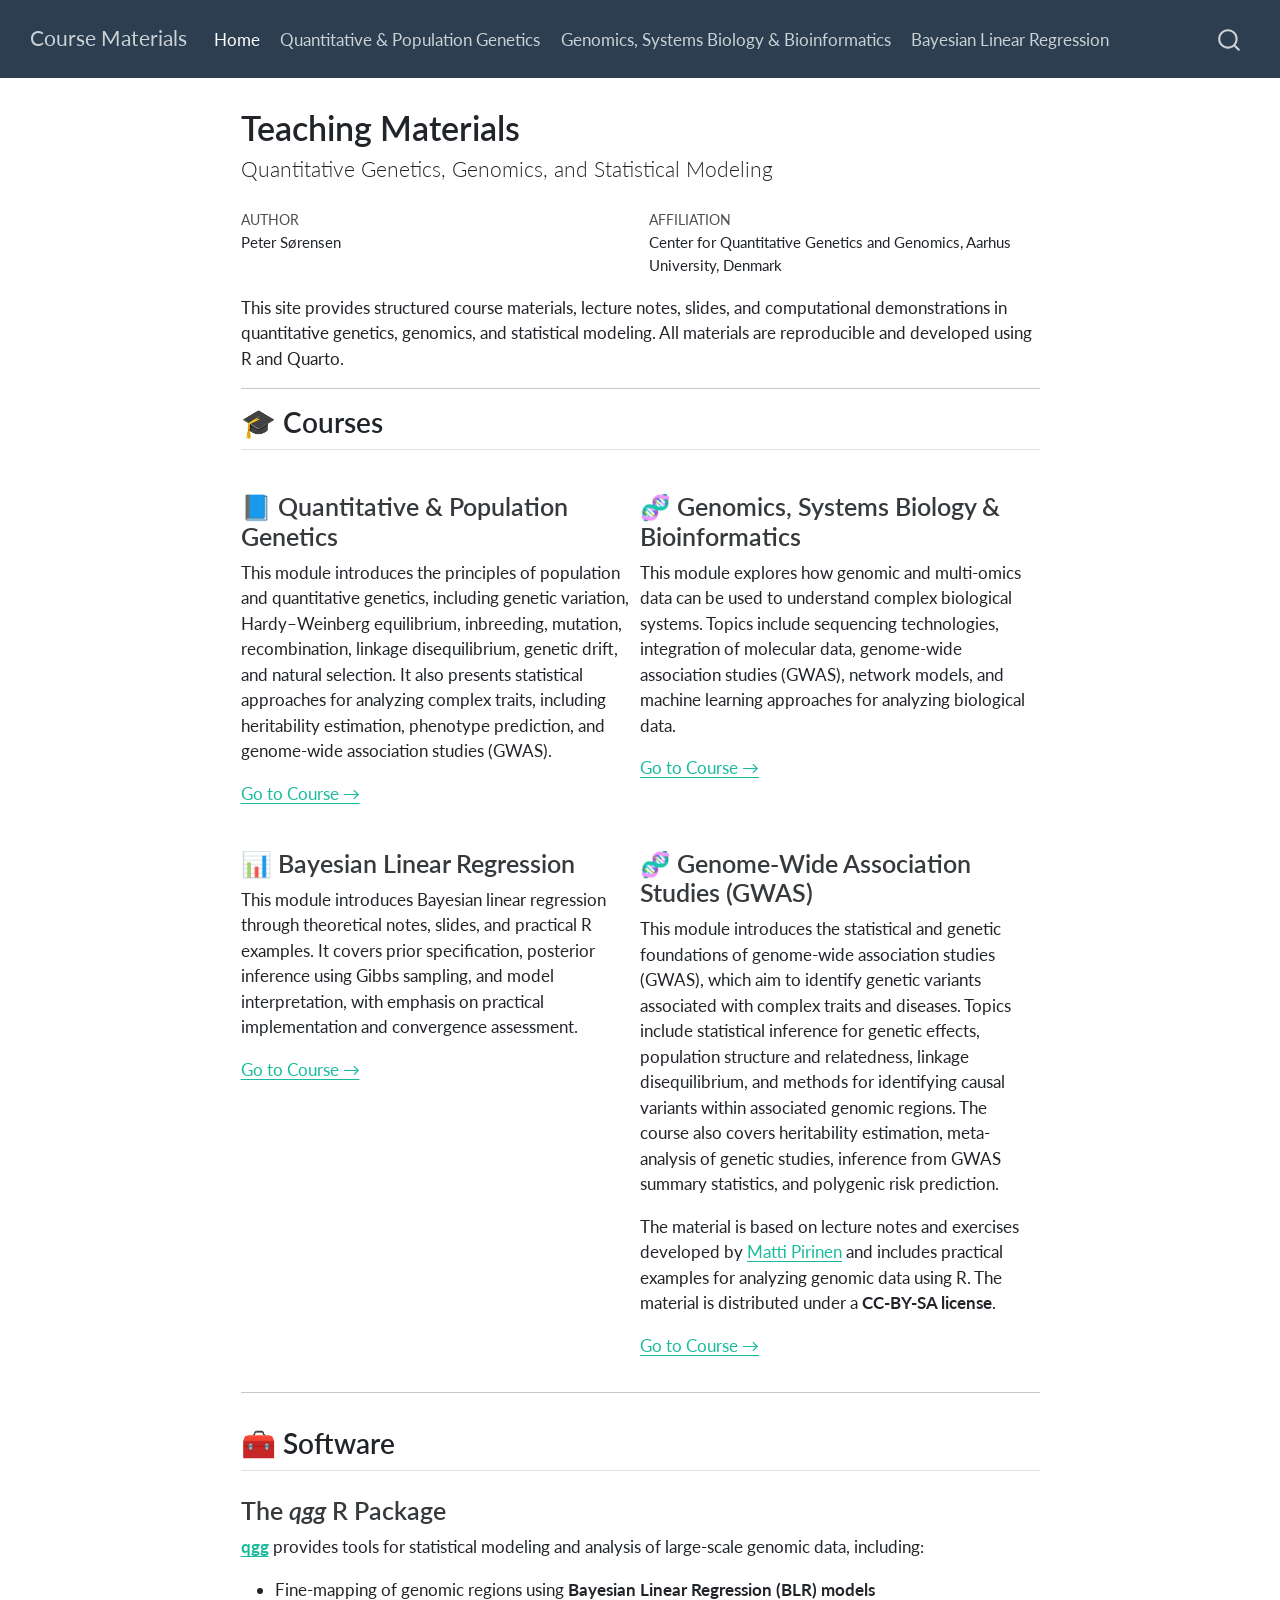
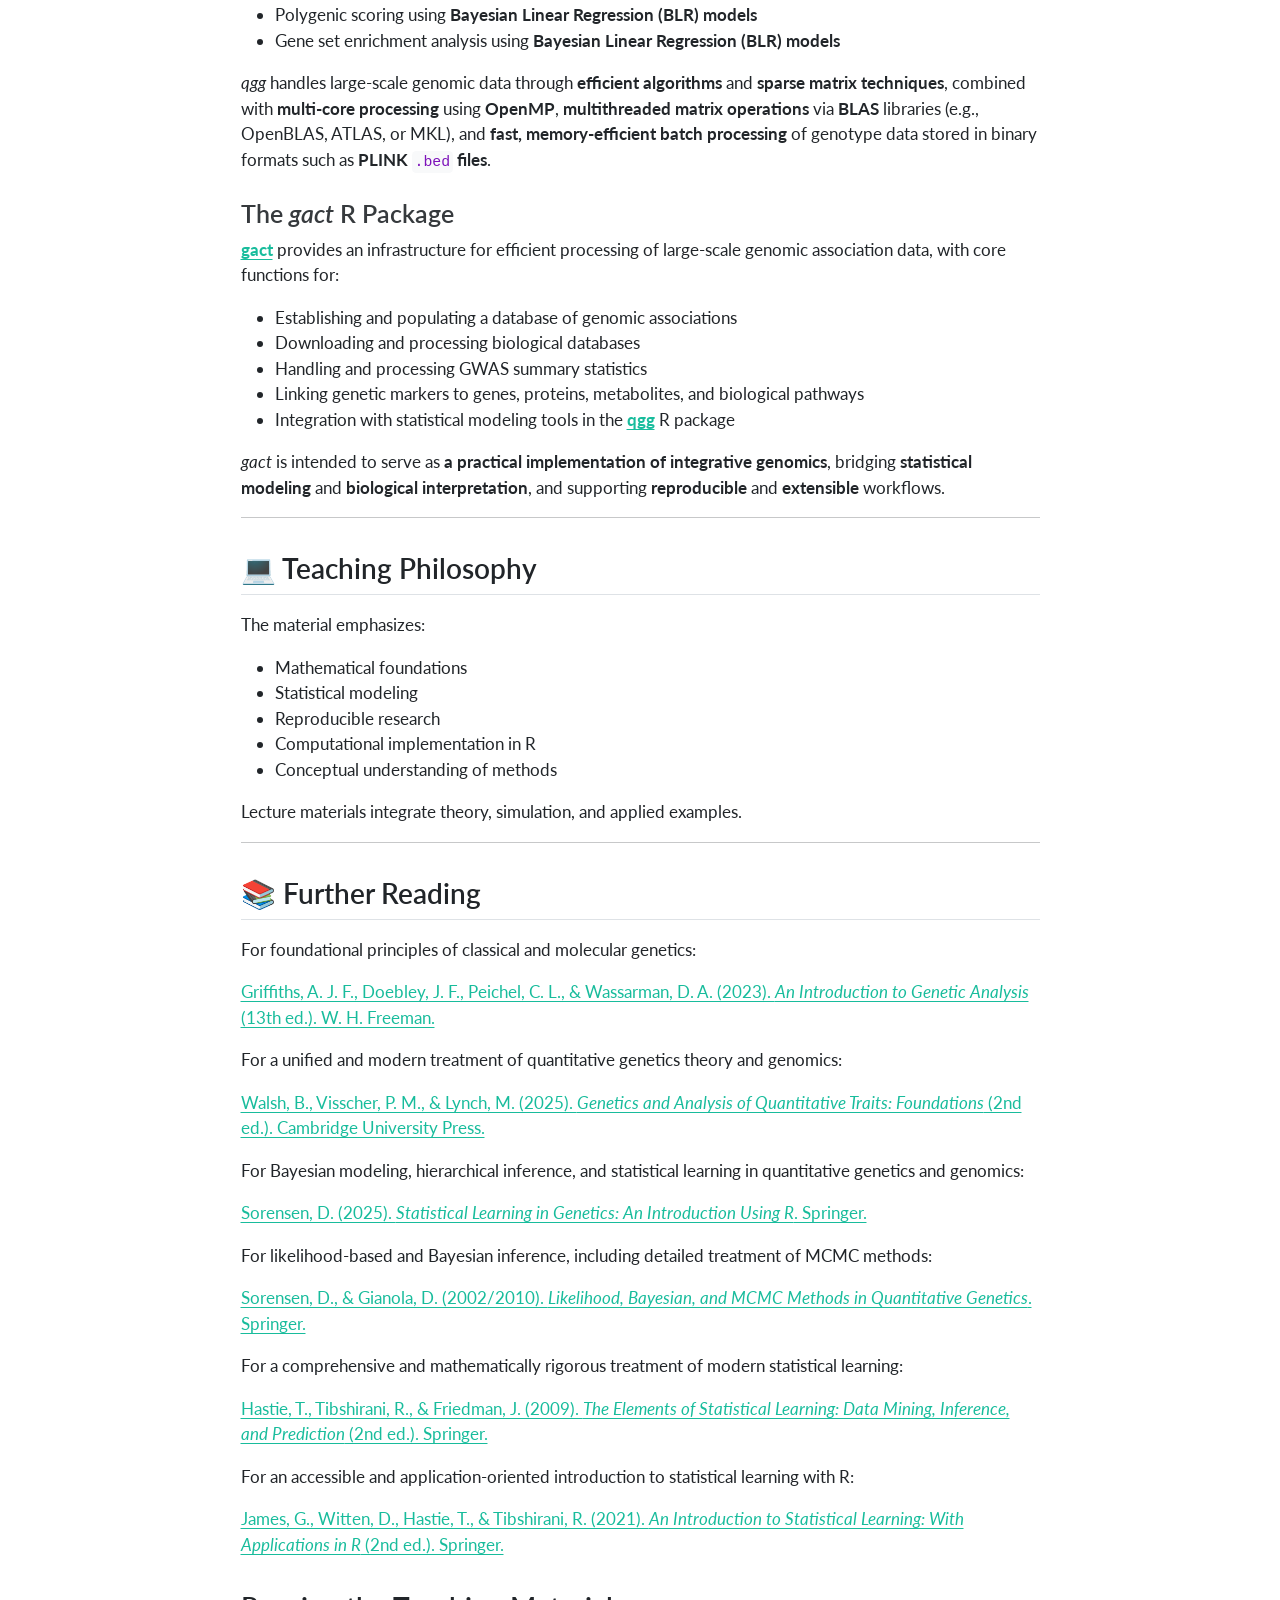
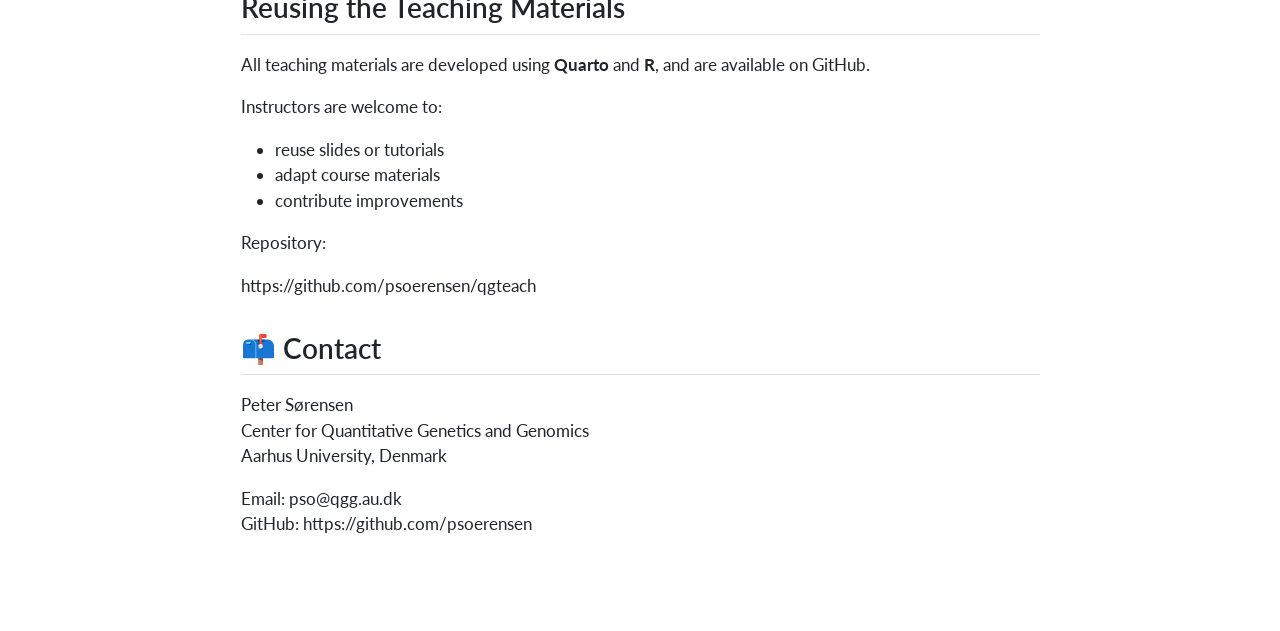
==== commit 808cb8d4: "updates" ====
--- a/docs/index.html
+++ b/docs/index.html
@@ -180,7 +180,12 @@
 <p><a href="https://psoerensen.github.io/bayesian-linear-regression/">Go to Course →</a></p>
 </section>
 </div><div class="column" style="width:50%;">
-<!-- future module -->
+<section id="genome-wide-association-studies-gwas" class="level3">
+<h3 class="anchored" data-anchor-id="genome-wide-association-studies-gwas">🧬 Genome-Wide Association Studies (GWAS)</h3>
+<p>This module introduces the statistical and genetic foundations of genome-wide association studies (GWAS), which aim to identify genetic variants associated with complex traits and diseases. Topics include statistical inference for genetic effects, population structure and relatedness, linkage disequilibrium, and methods for identifying causal variants within associated genomic regions. The course also covers heritability estimation, meta-analysis of genetic studies, inference from GWAS summary statistics, and polygenic risk prediction.</p>
+<p>The material is based on lecture notes and exercises developed by <a href="https://www.mv.helsinki.fi/home/mjxpirin/">Matti Pirinen</a> and includes practical examples for analyzing genomic data using R. The material is distributed under a <strong>CC-BY-SA license</strong>.</p>
+<p><a href="https://www.mv.helsinki.fi/home/mjxpirin/GWAS_course/">Go to Course →</a></p>
+</section>
 </div>
 </div>
 <hr>
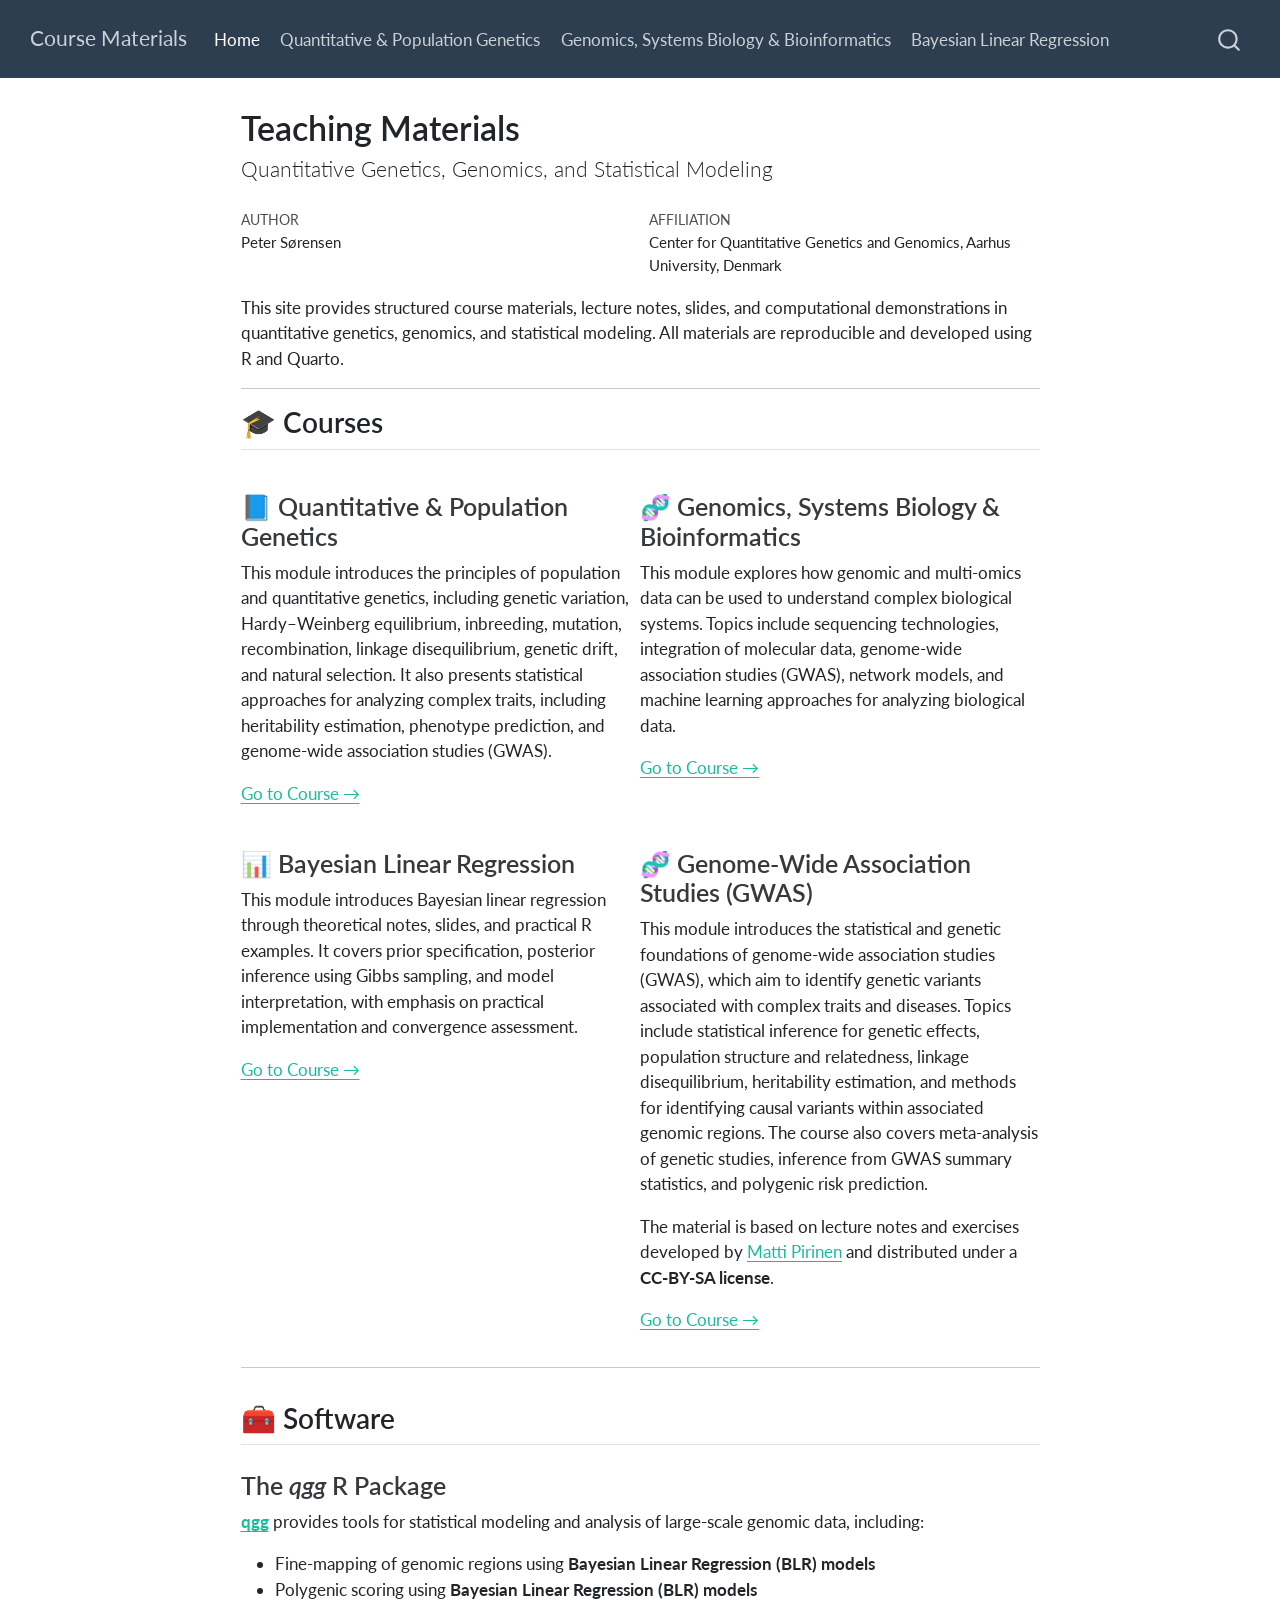
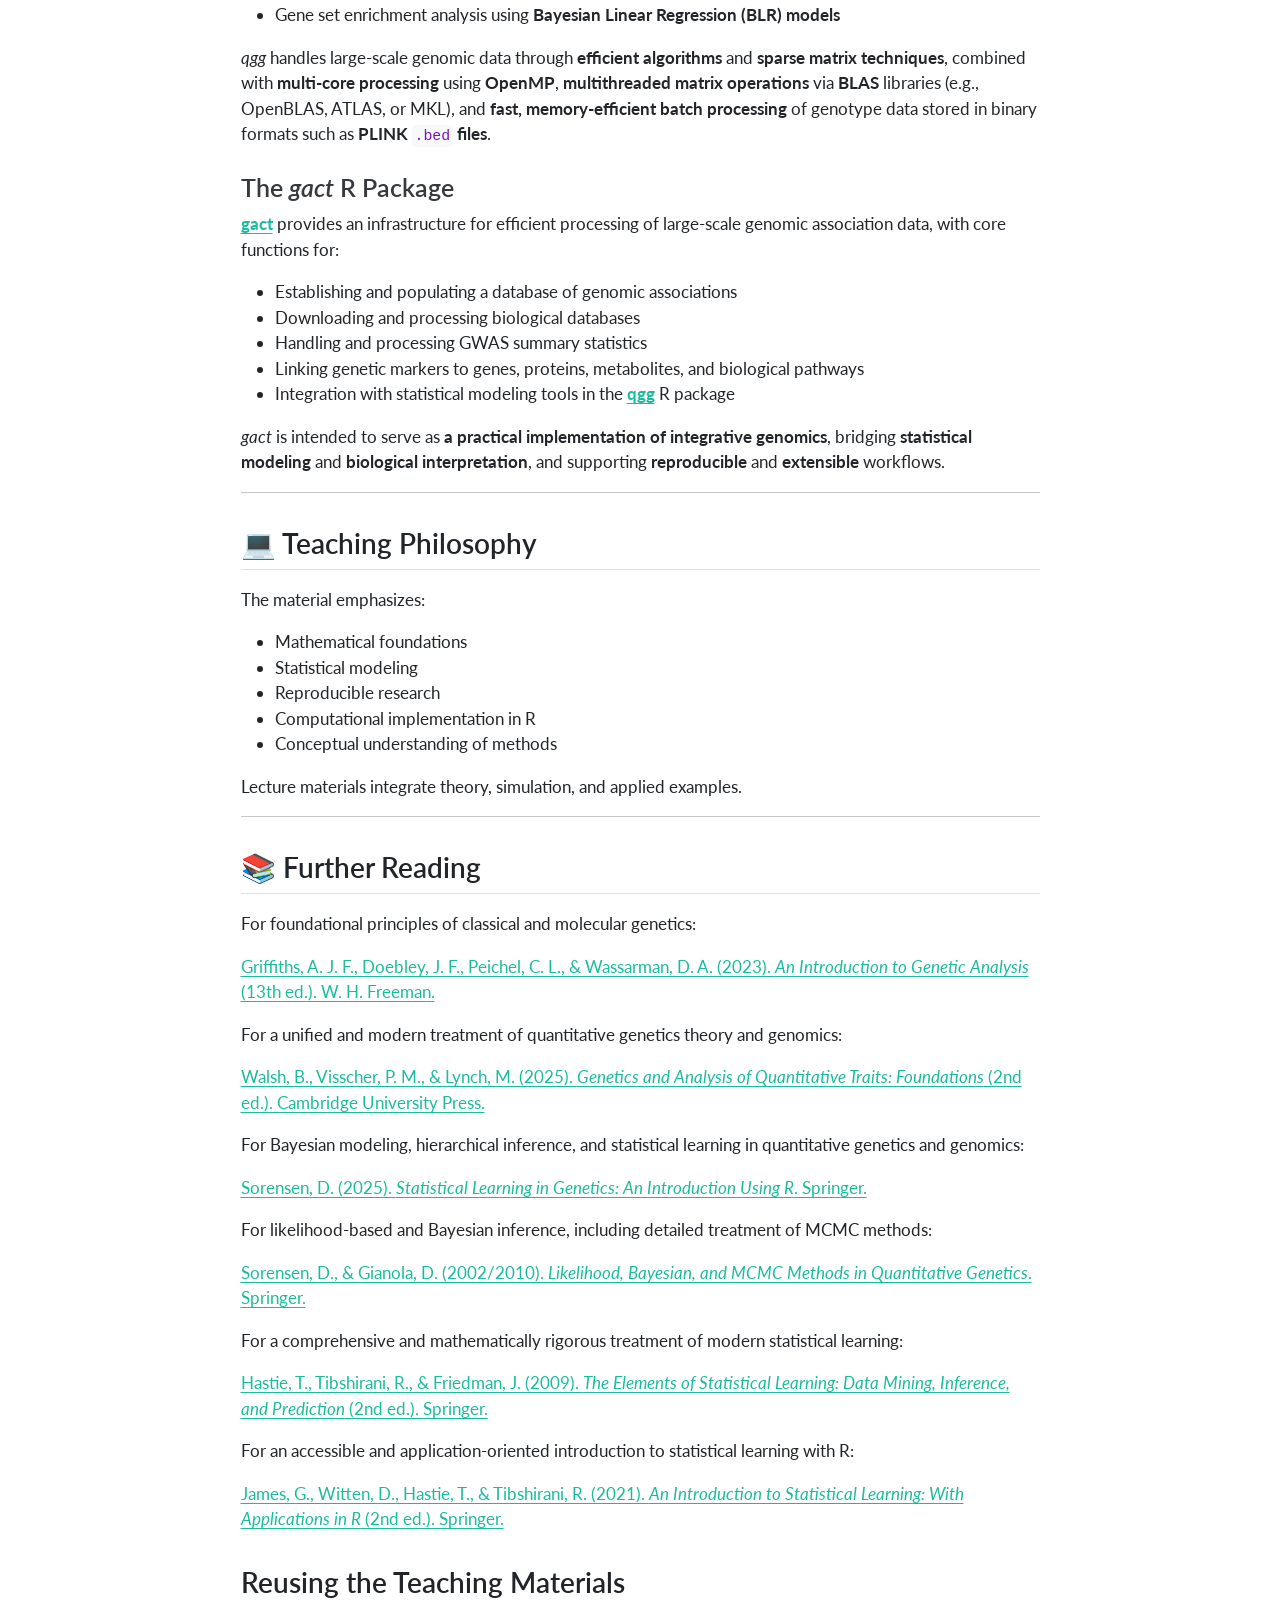
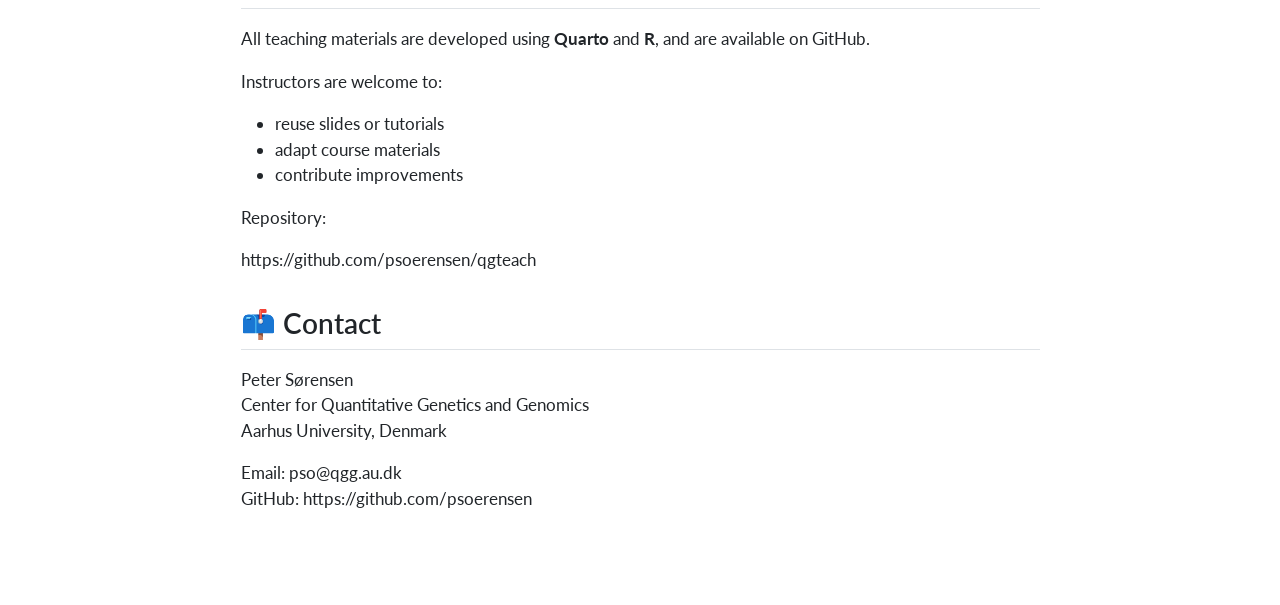
==== commit d6312dbb: "updates" ====
--- a/docs/index.html
+++ b/docs/index.html
@@ -182,8 +182,8 @@
 </div><div class="column" style="width:50%;">
 <section id="genome-wide-association-studies-gwas" class="level3">
 <h3 class="anchored" data-anchor-id="genome-wide-association-studies-gwas">🧬 Genome-Wide Association Studies (GWAS)</h3>
-<p>This module introduces the statistical and genetic foundations of genome-wide association studies (GWAS), which aim to identify genetic variants associated with complex traits and diseases. Topics include statistical inference for genetic effects, population structure and relatedness, linkage disequilibrium, and methods for identifying causal variants within associated genomic regions. The course also covers heritability estimation, meta-analysis of genetic studies, inference from GWAS summary statistics, and polygenic risk prediction.</p>
-<p>The material is based on lecture notes and exercises developed by <a href="https://www.mv.helsinki.fi/home/mjxpirin/">Matti Pirinen</a> and includes practical examples for analyzing genomic data using R. The material is distributed under a <strong>CC-BY-SA license</strong>.</p>
+<p>This module introduces the statistical and genetic foundations of genome-wide association studies (GWAS), which aim to identify genetic variants associated with complex traits and diseases. Topics include statistical inference for genetic effects, population structure and relatedness, linkage disequilibrium, heritability estimation, and methods for identifying causal variants within associated genomic regions. The course also covers meta-analysis of genetic studies, inference from GWAS summary statistics, and polygenic risk prediction.</p>
+<p>The material is based on lecture notes and exercises developed by <a href="https://www.mv.helsinki.fi/home/mjxpirin/">Matti Pirinen</a> and distributed under a <strong>CC-BY-SA license</strong>.</p>
 <p><a href="https://www.mv.helsinki.fi/home/mjxpirin/GWAS_course/">Go to Course →</a></p>
 </section>
 </div>
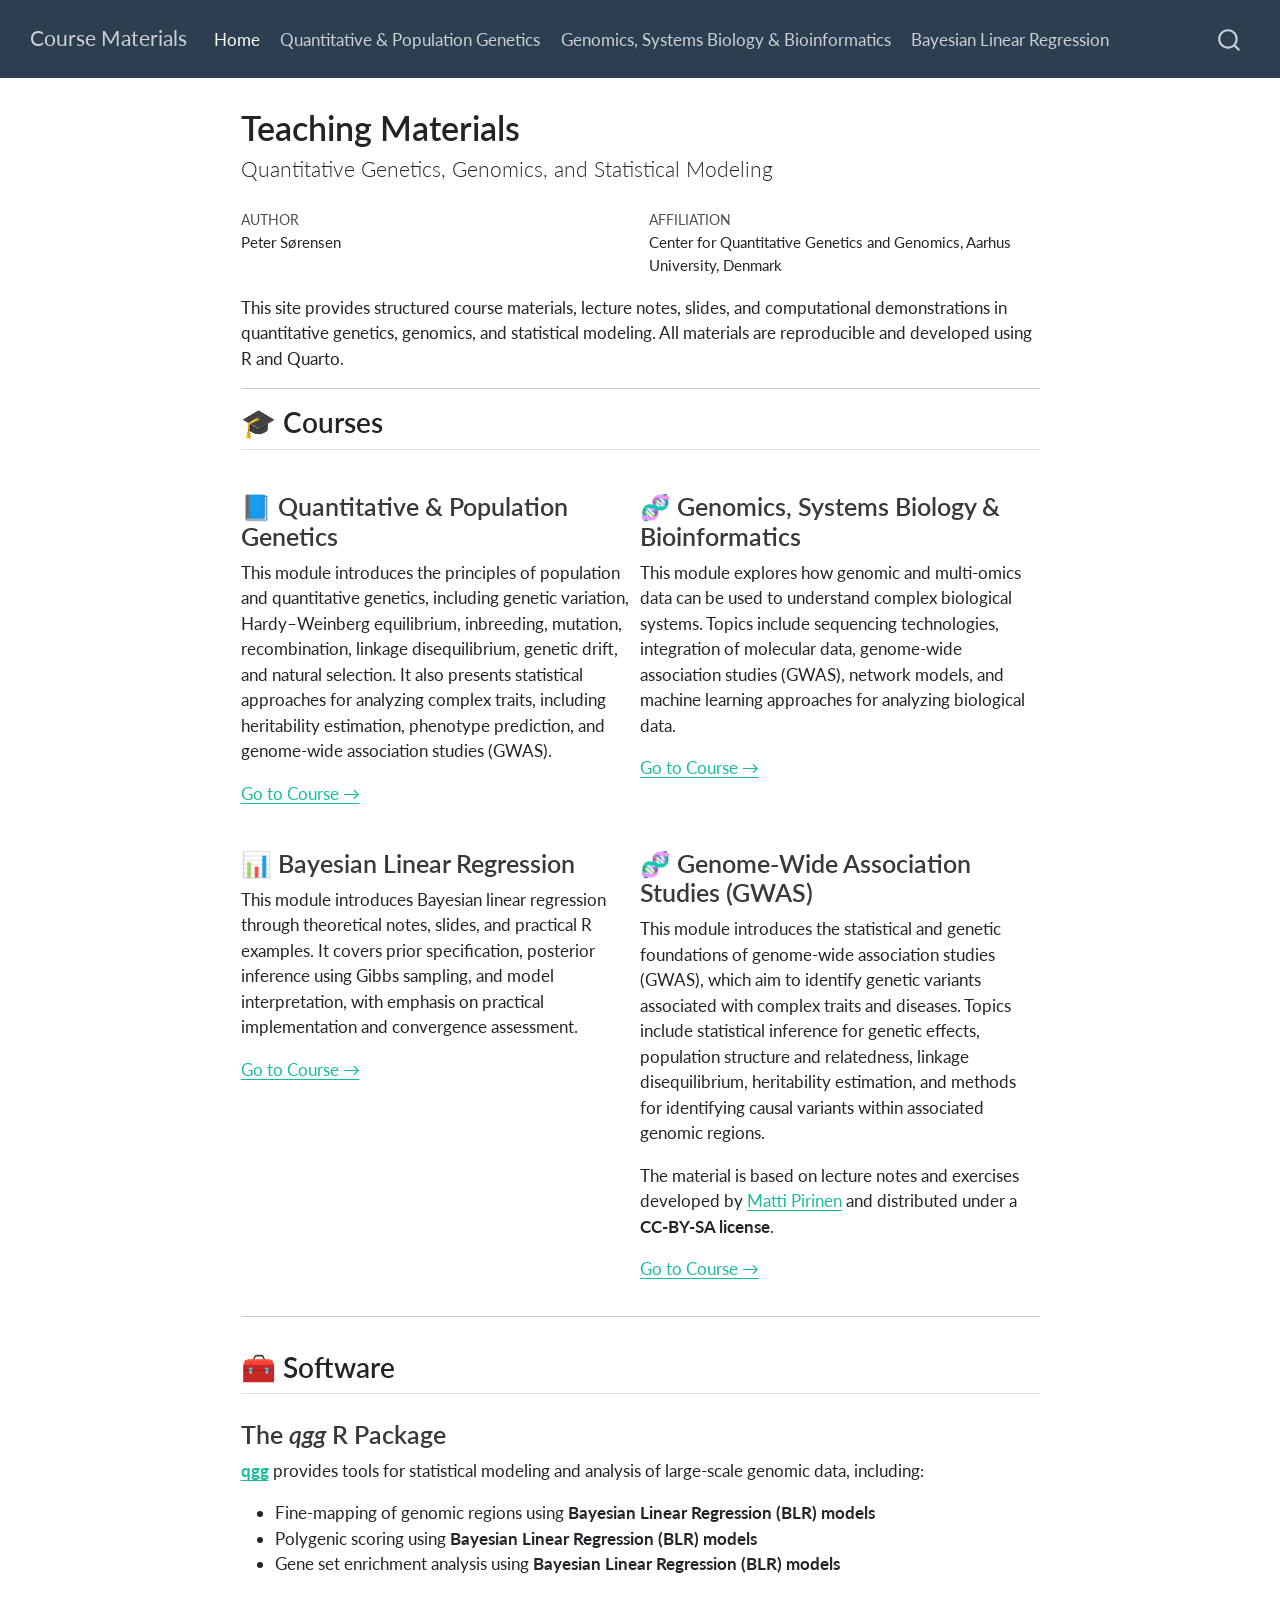
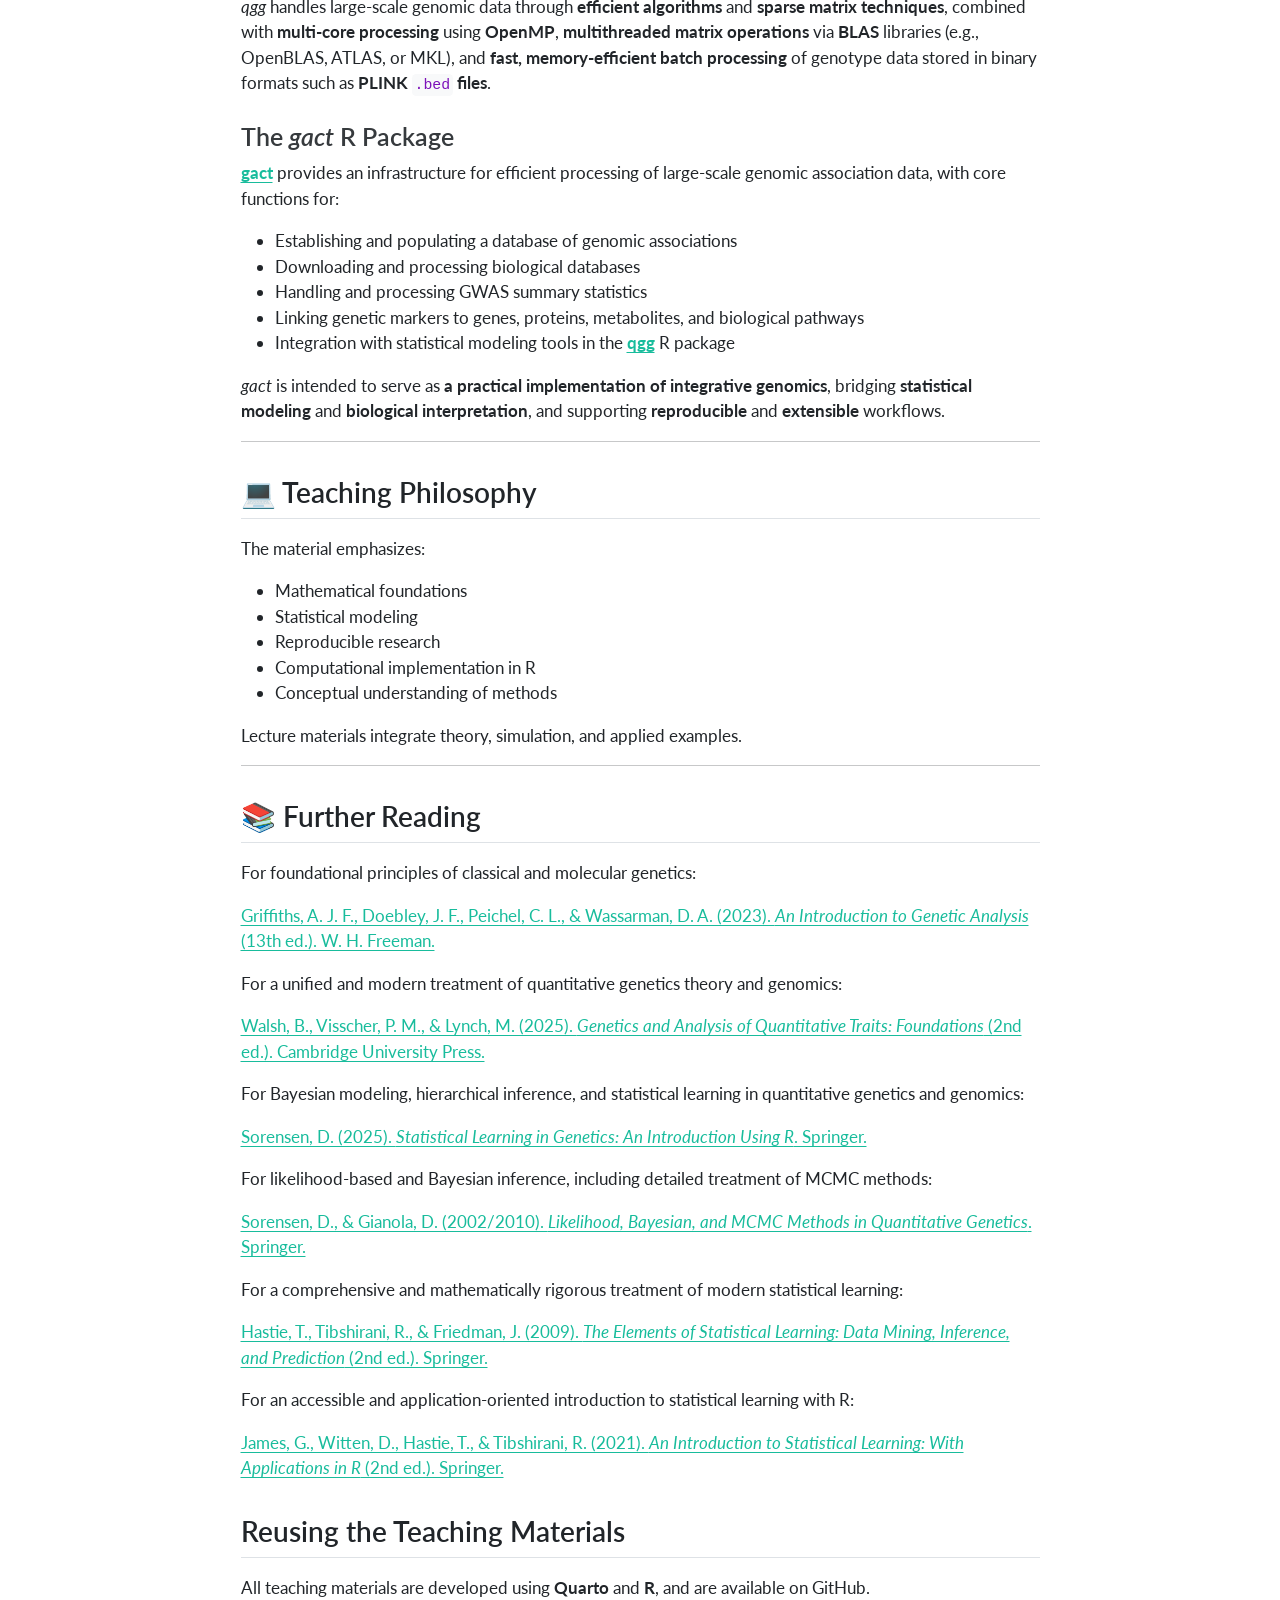
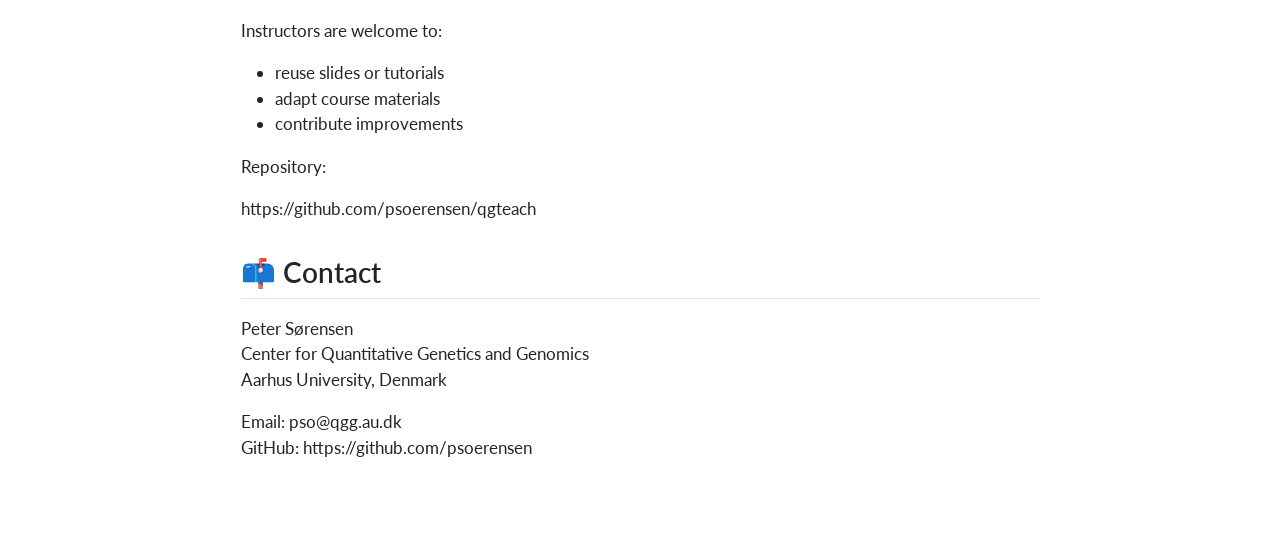
==== commit 10068e39: "updates" ====
--- a/docs/index.html
+++ b/docs/index.html
@@ -182,7 +182,7 @@
 </div><div class="column" style="width:50%;">
 <section id="genome-wide-association-studies-gwas" class="level3">
 <h3 class="anchored" data-anchor-id="genome-wide-association-studies-gwas">🧬 Genome-Wide Association Studies (GWAS)</h3>
-<p>This module introduces the statistical and genetic foundations of genome-wide association studies (GWAS), which aim to identify genetic variants associated with complex traits and diseases. Topics include statistical inference for genetic effects, population structure and relatedness, linkage disequilibrium, heritability estimation, and methods for identifying causal variants within associated genomic regions. The course also covers meta-analysis of genetic studies, inference from GWAS summary statistics, and polygenic risk prediction.</p>
+<p>This module introduces the statistical and genetic foundations of genome-wide association studies (GWAS), which aim to identify genetic variants associated with complex traits and diseases. Topics include statistical inference for genetic effects, population structure and relatedness, linkage disequilibrium, heritability estimation, and methods for identifying causal variants within associated genomic regions.</p>
 <p>The material is based on lecture notes and exercises developed by <a href="https://www.mv.helsinki.fi/home/mjxpirin/">Matti Pirinen</a> and distributed under a <strong>CC-BY-SA license</strong>.</p>
 <p><a href="https://www.mv.helsinki.fi/home/mjxpirin/GWAS_course/">Go to Course →</a></p>
 </section>
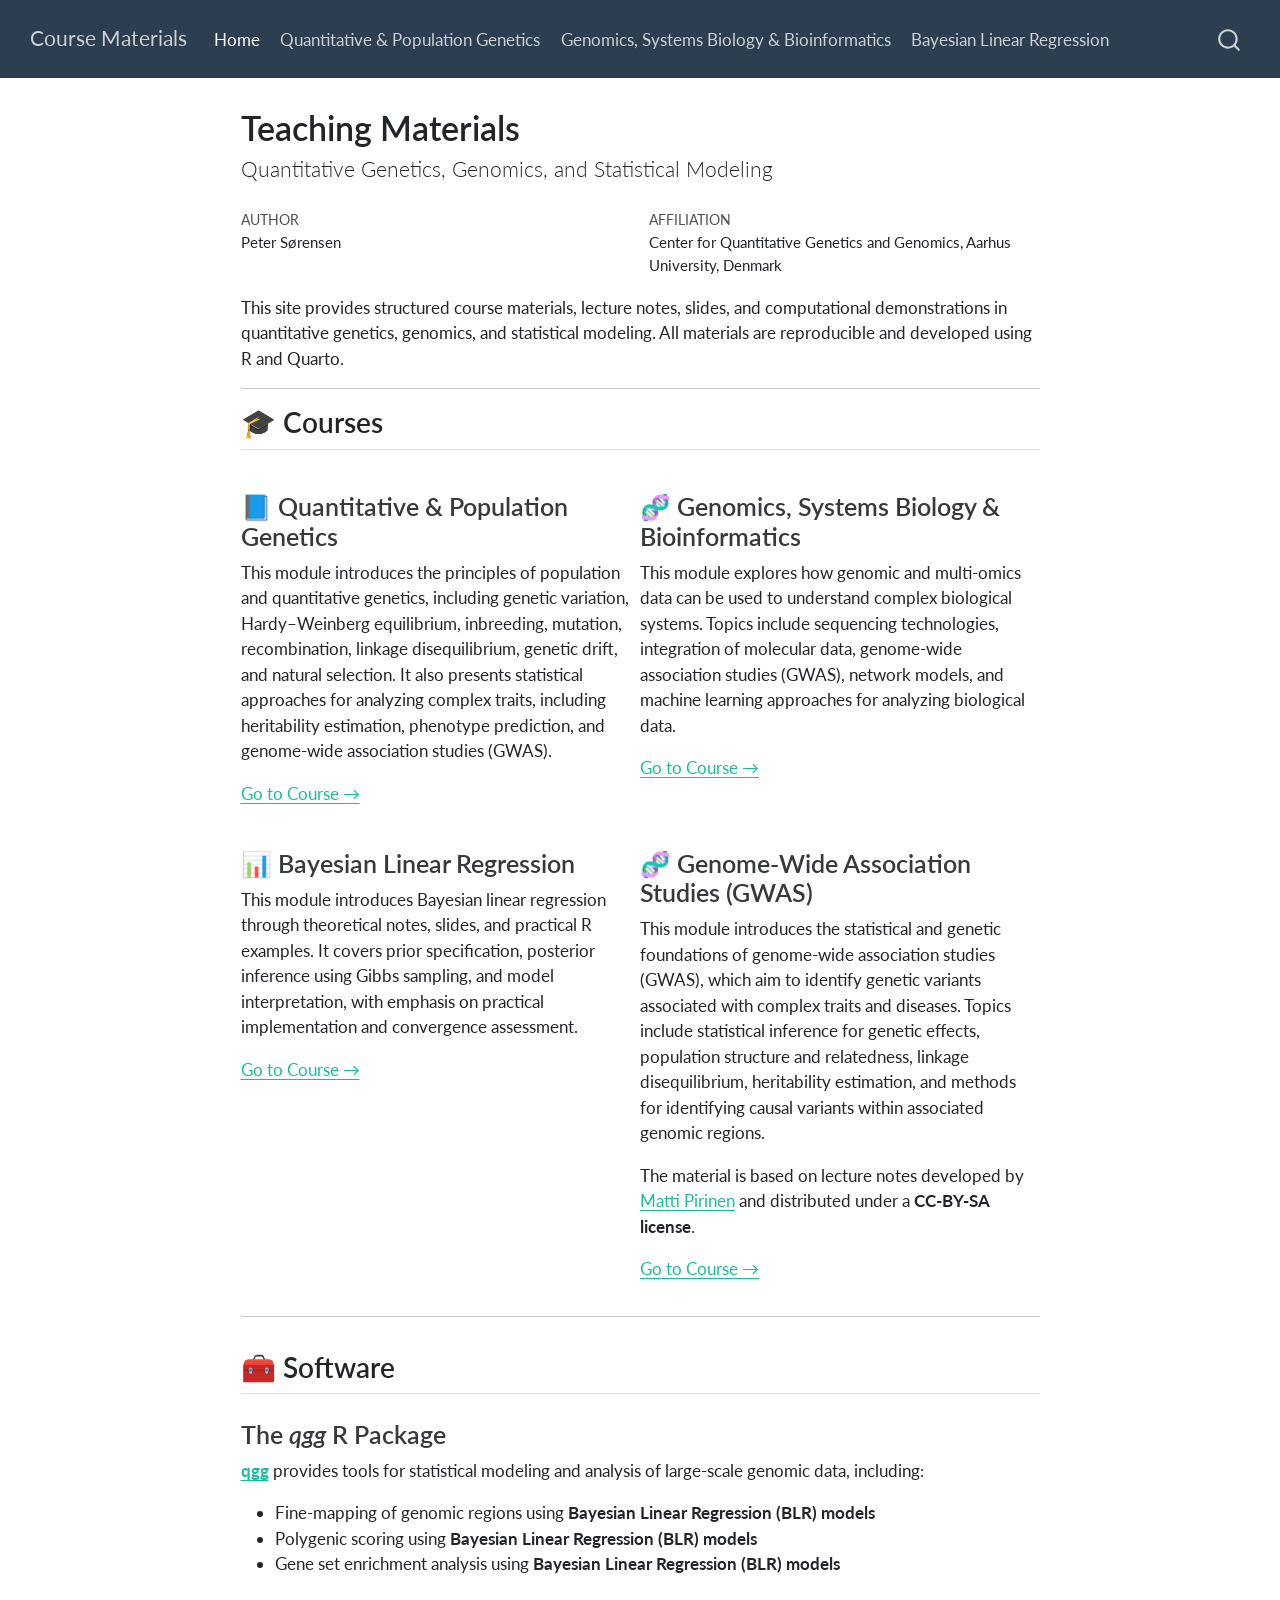
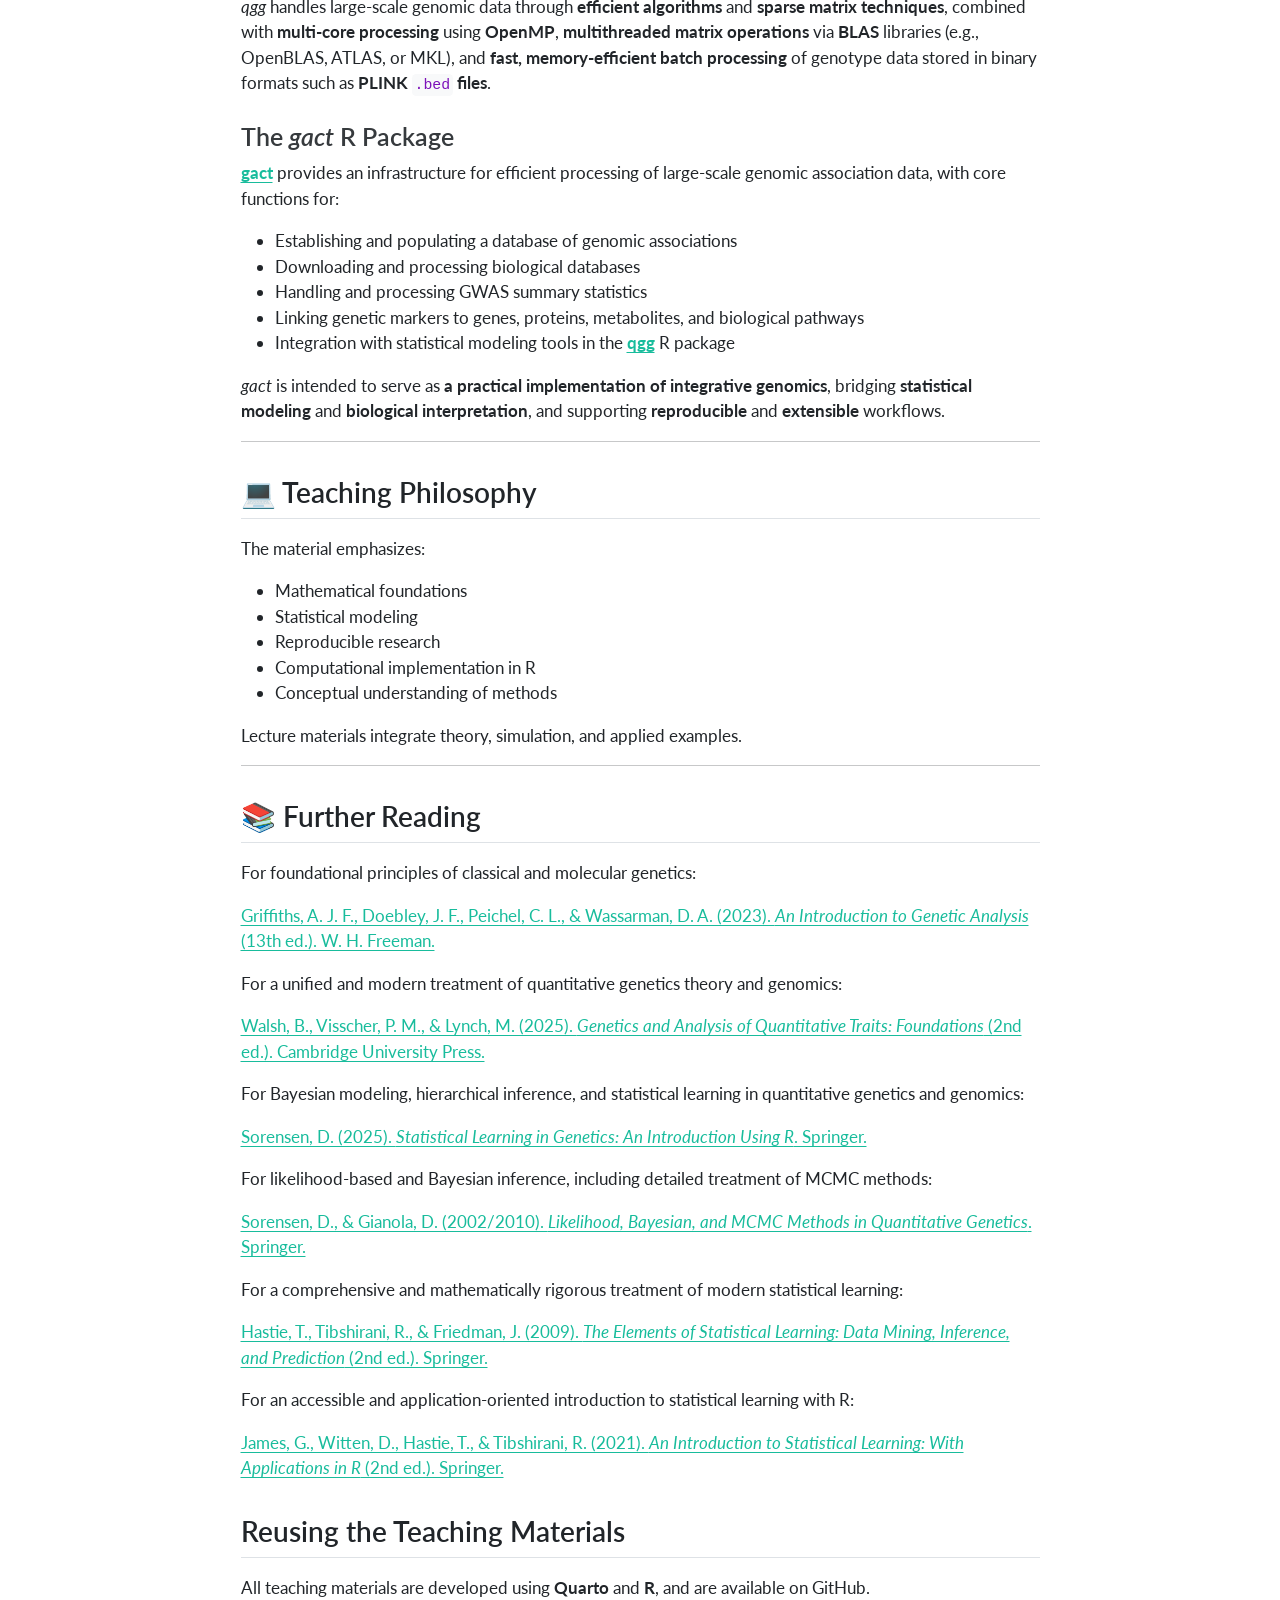
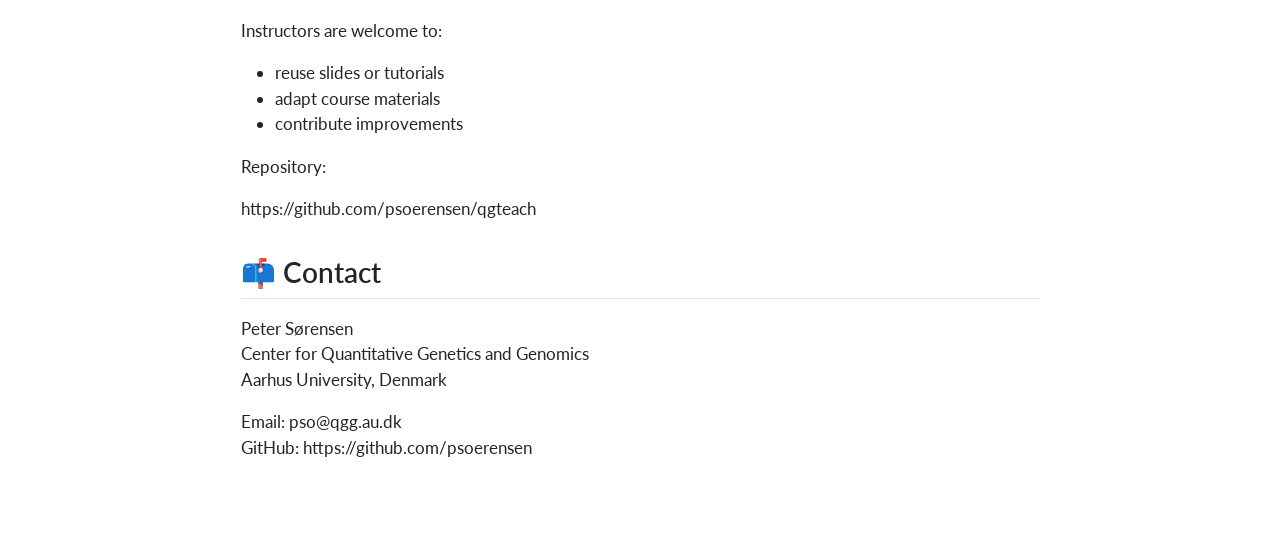
==== commit 1ba7964e: "updates" ====
--- a/docs/index.html
+++ b/docs/index.html
@@ -183,7 +183,7 @@
 <section id="genome-wide-association-studies-gwas" class="level3">
 <h3 class="anchored" data-anchor-id="genome-wide-association-studies-gwas">🧬 Genome-Wide Association Studies (GWAS)</h3>
 <p>This module introduces the statistical and genetic foundations of genome-wide association studies (GWAS), which aim to identify genetic variants associated with complex traits and diseases. Topics include statistical inference for genetic effects, population structure and relatedness, linkage disequilibrium, heritability estimation, and methods for identifying causal variants within associated genomic regions.</p>
-<p>The material is based on lecture notes and exercises developed by <a href="https://www.mv.helsinki.fi/home/mjxpirin/">Matti Pirinen</a> and distributed under a <strong>CC-BY-SA license</strong>.</p>
+<p>The material is based on lecture notes developed by <a href="https://www.mv.helsinki.fi/home/mjxpirin/">Matti Pirinen</a> and distributed under a <strong>CC-BY-SA license</strong>.</p>
 <p><a href="https://www.mv.helsinki.fi/home/mjxpirin/GWAS_course/">Go to Course →</a></p>
 </section>
 </div>
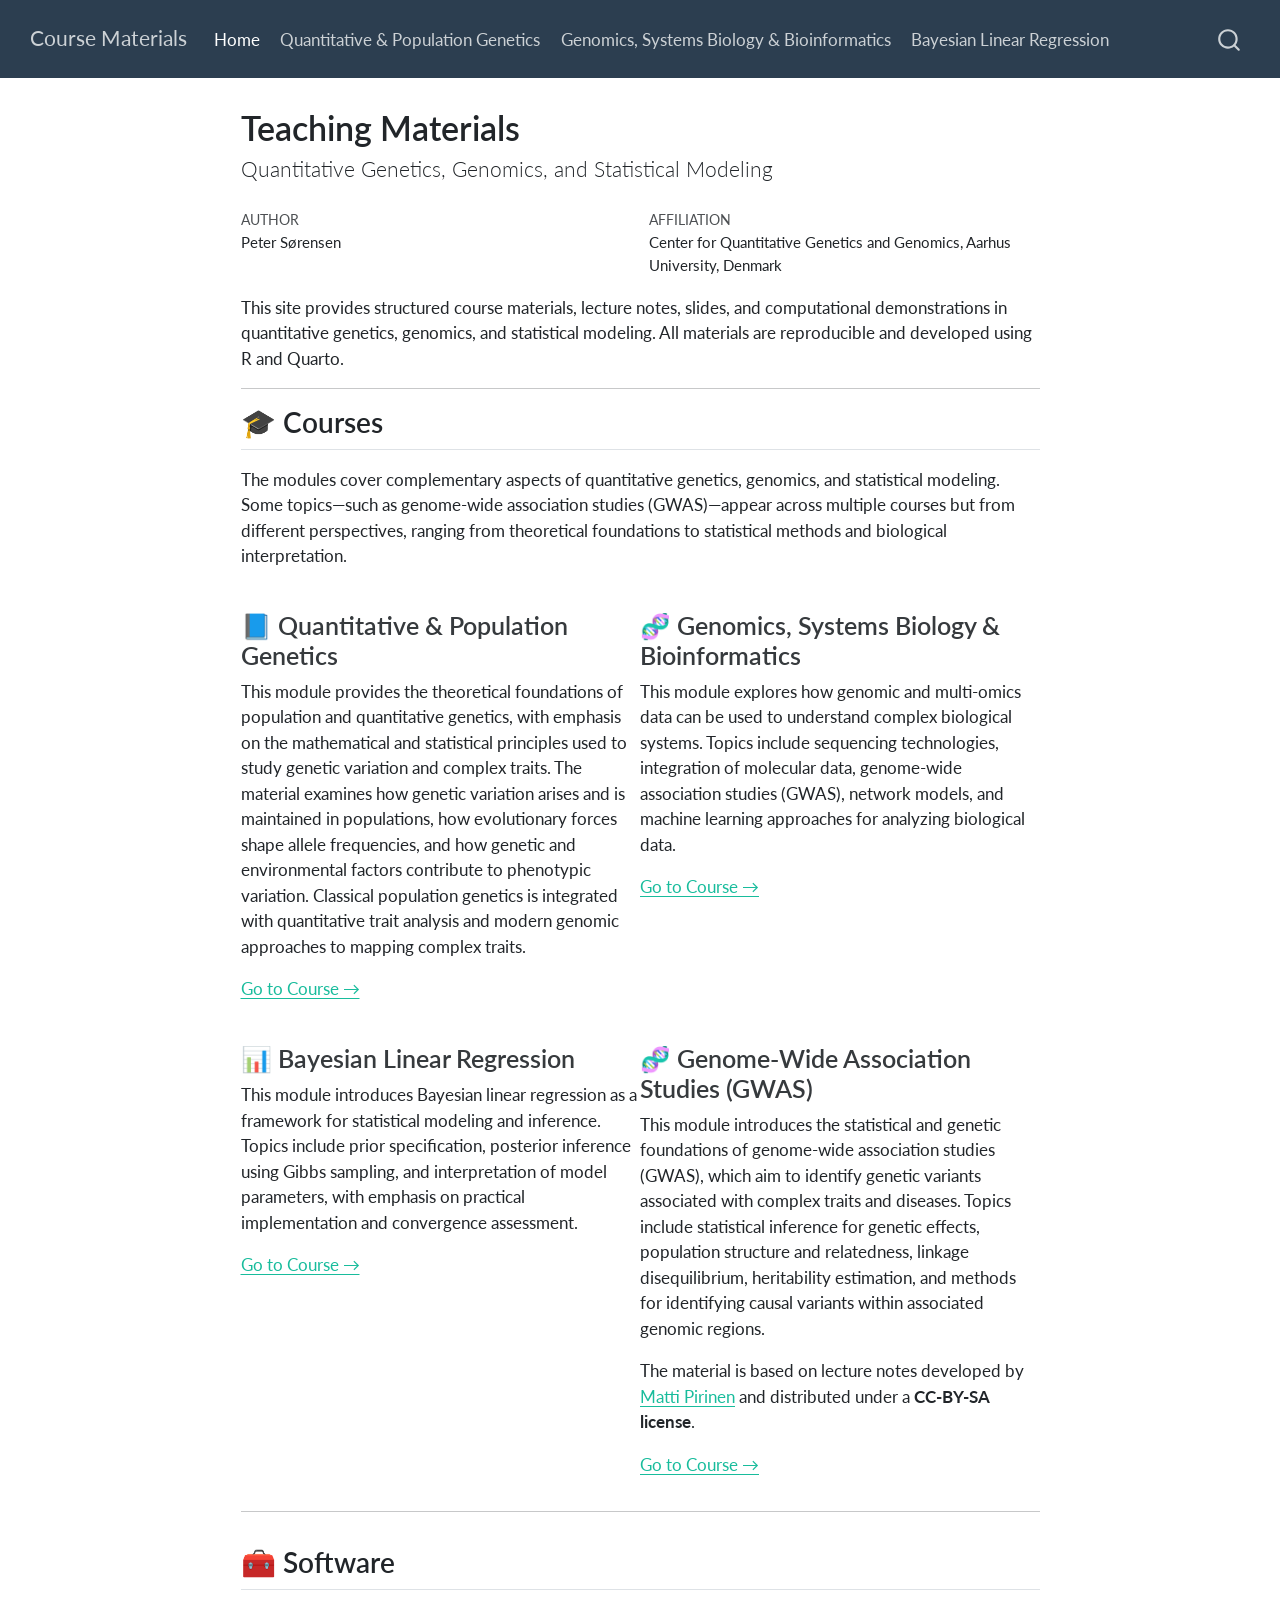
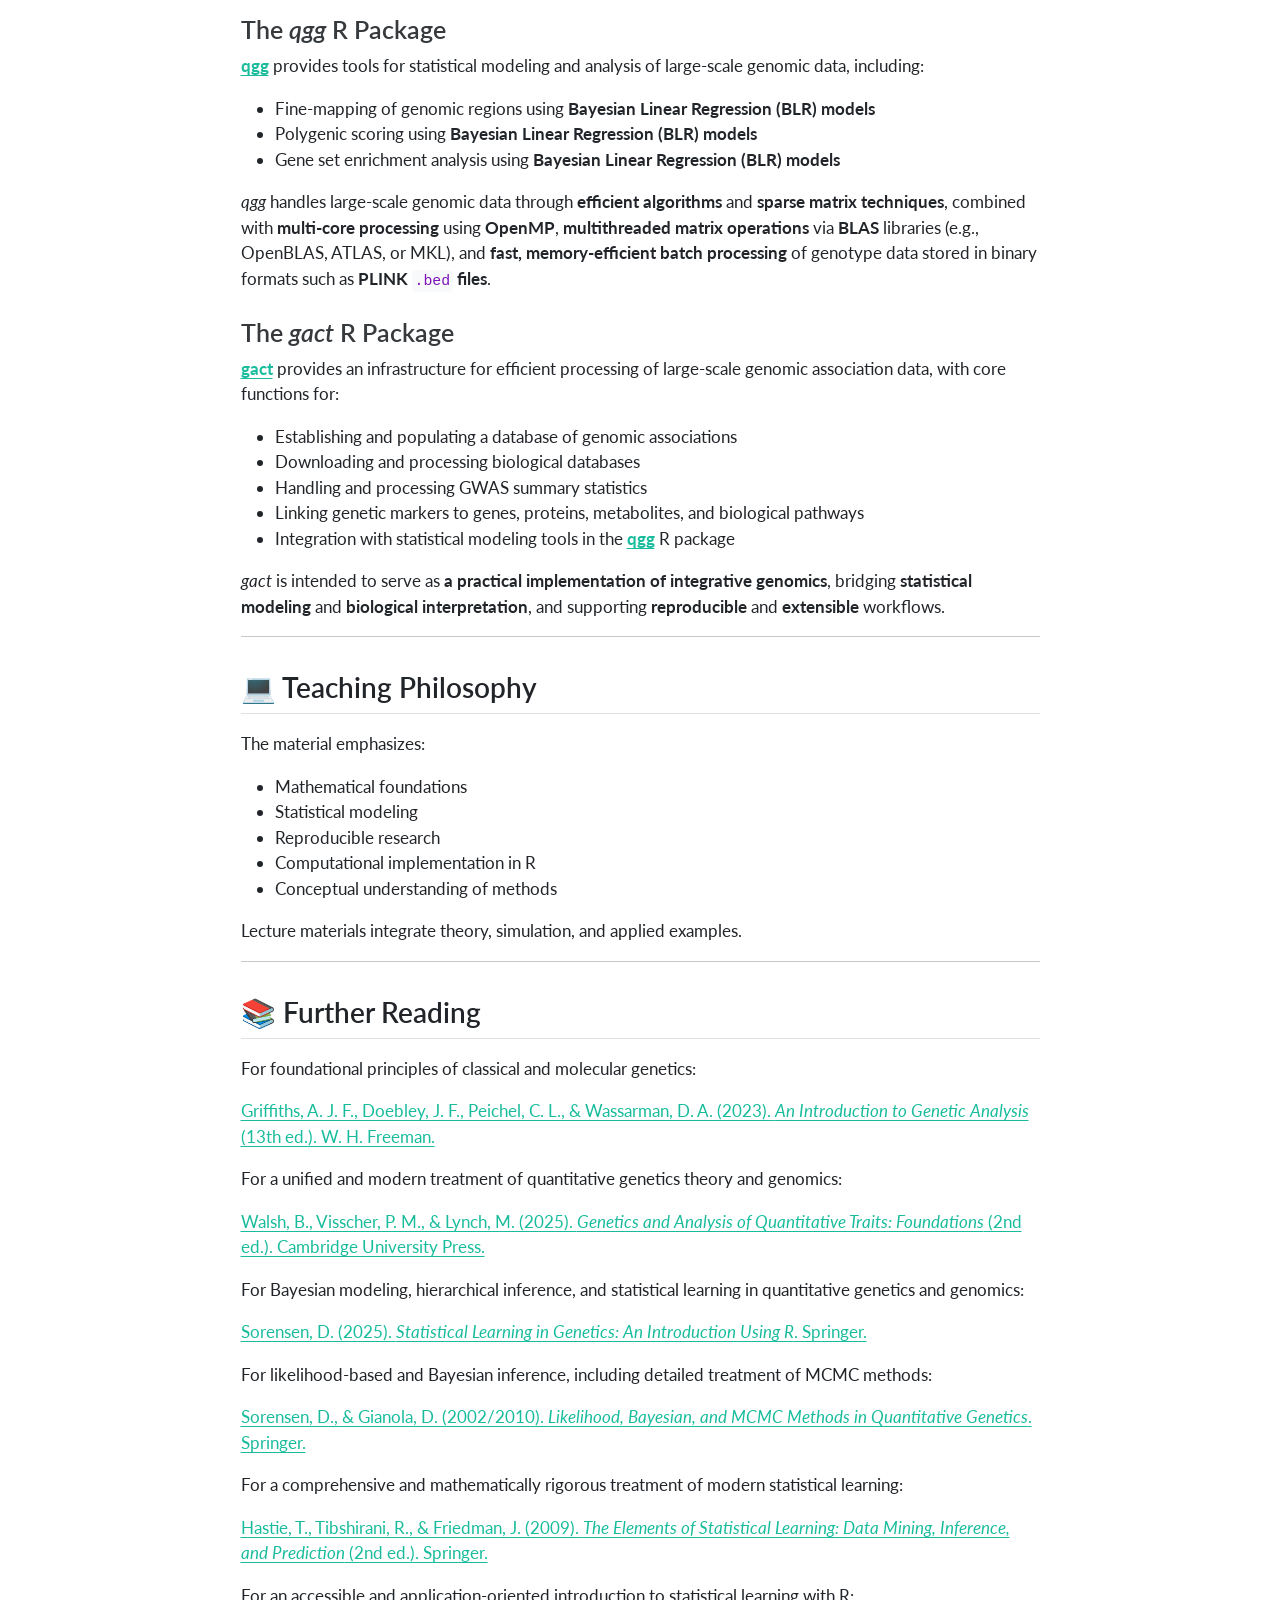
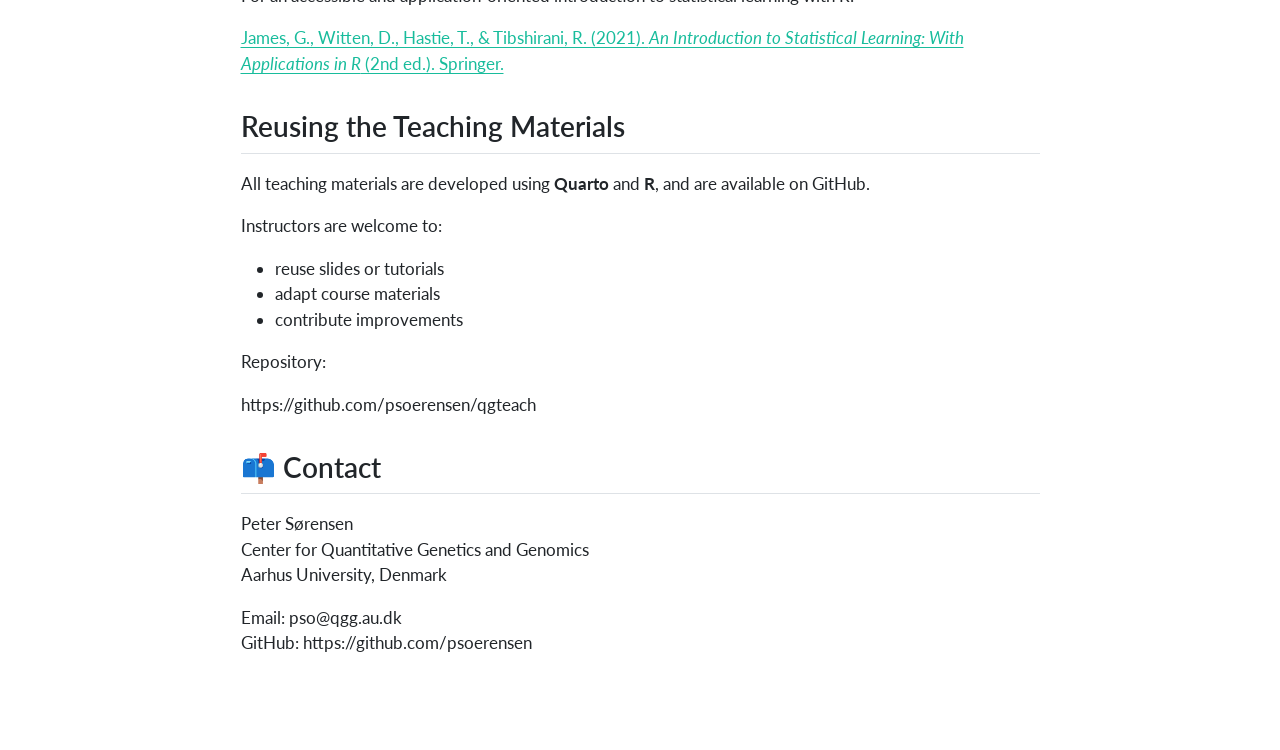
==== commit e60cc306: "updates" ====
--- a/docs/index.html
+++ b/docs/index.html
@@ -157,11 +157,12 @@
 <hr>
 <section id="courses" class="level2">
 <h2 class="anchored" data-anchor-id="courses">🎓 Courses</h2>
+<p>The modules cover complementary aspects of quantitative genetics, genomics, and statistical modeling. Some topics—such as genome-wide association studies (GWAS)—appear across multiple courses but from different perspectives, ranging from theoretical foundations to statistical methods and biological interpretation.</p>
 <div class="columns">
 <div class="column" style="width:50%;">
 <section id="quantitative-population-genetics" class="level3">
 <h3 class="anchored" data-anchor-id="quantitative-population-genetics">📘 Quantitative &amp; Population Genetics</h3>
-<p>This module introduces the principles of population and quantitative genetics, including genetic variation, Hardy–Weinberg equilibrium, inbreeding, mutation, recombination, linkage disequilibrium, genetic drift, and natural selection. It also presents statistical approaches for analyzing complex traits, including heritability estimation, phenotype prediction, and genome-wide association studies (GWAS).</p>
+<p>This module provides the theoretical foundations of population and quantitative genetics, with emphasis on the mathematical and statistical principles used to study genetic variation and complex traits. The material examines how genetic variation arises and is maintained in populations, how evolutionary forces shape allele frequencies, and how genetic and environmental factors contribute to phenotypic variation. Classical population genetics is integrated with quantitative trait analysis and modern genomic approaches to mapping complex traits.</p>
 <p><a href="quant-genetics/">Go to Course →</a></p>
 </section>
 </div><div class="column" style="width:50%;">
@@ -176,7 +177,7 @@
 <div class="column" style="width:50%;">
 <section id="bayesian-linear-regression" class="level3">
 <h3 class="anchored" data-anchor-id="bayesian-linear-regression">📊 Bayesian Linear Regression</h3>
-<p>This module introduces Bayesian linear regression through theoretical notes, slides, and practical R examples. It covers prior specification, posterior inference using Gibbs sampling, and model interpretation, with emphasis on practical implementation and convergence assessment.</p>
+<p>This module introduces Bayesian linear regression as a framework for statistical modeling and inference. Topics include prior specification, posterior inference using Gibbs sampling, and interpretation of model parameters, with emphasis on practical implementation and convergence assessment.</p>
 <p><a href="https://psoerensen.github.io/bayesian-linear-regression/">Go to Course →</a></p>
 </section>
 </div><div class="column" style="width:50%;">
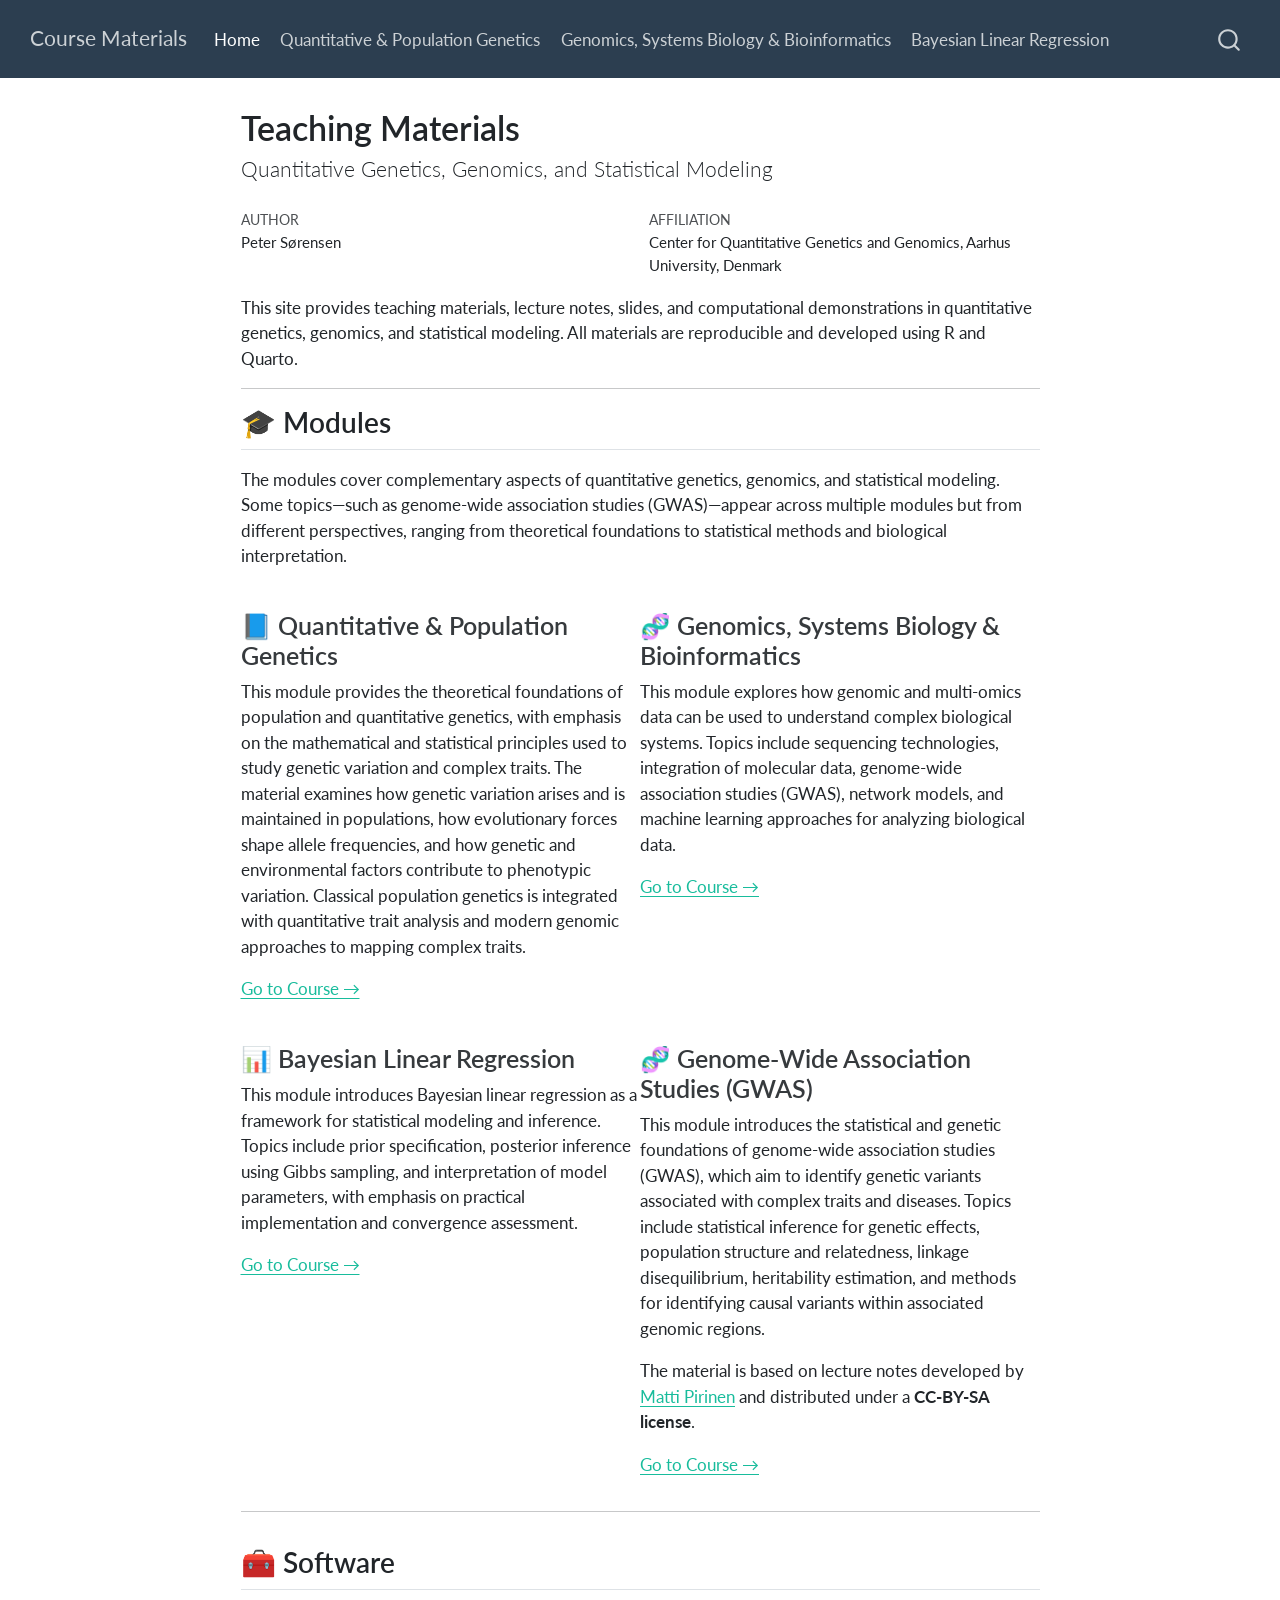
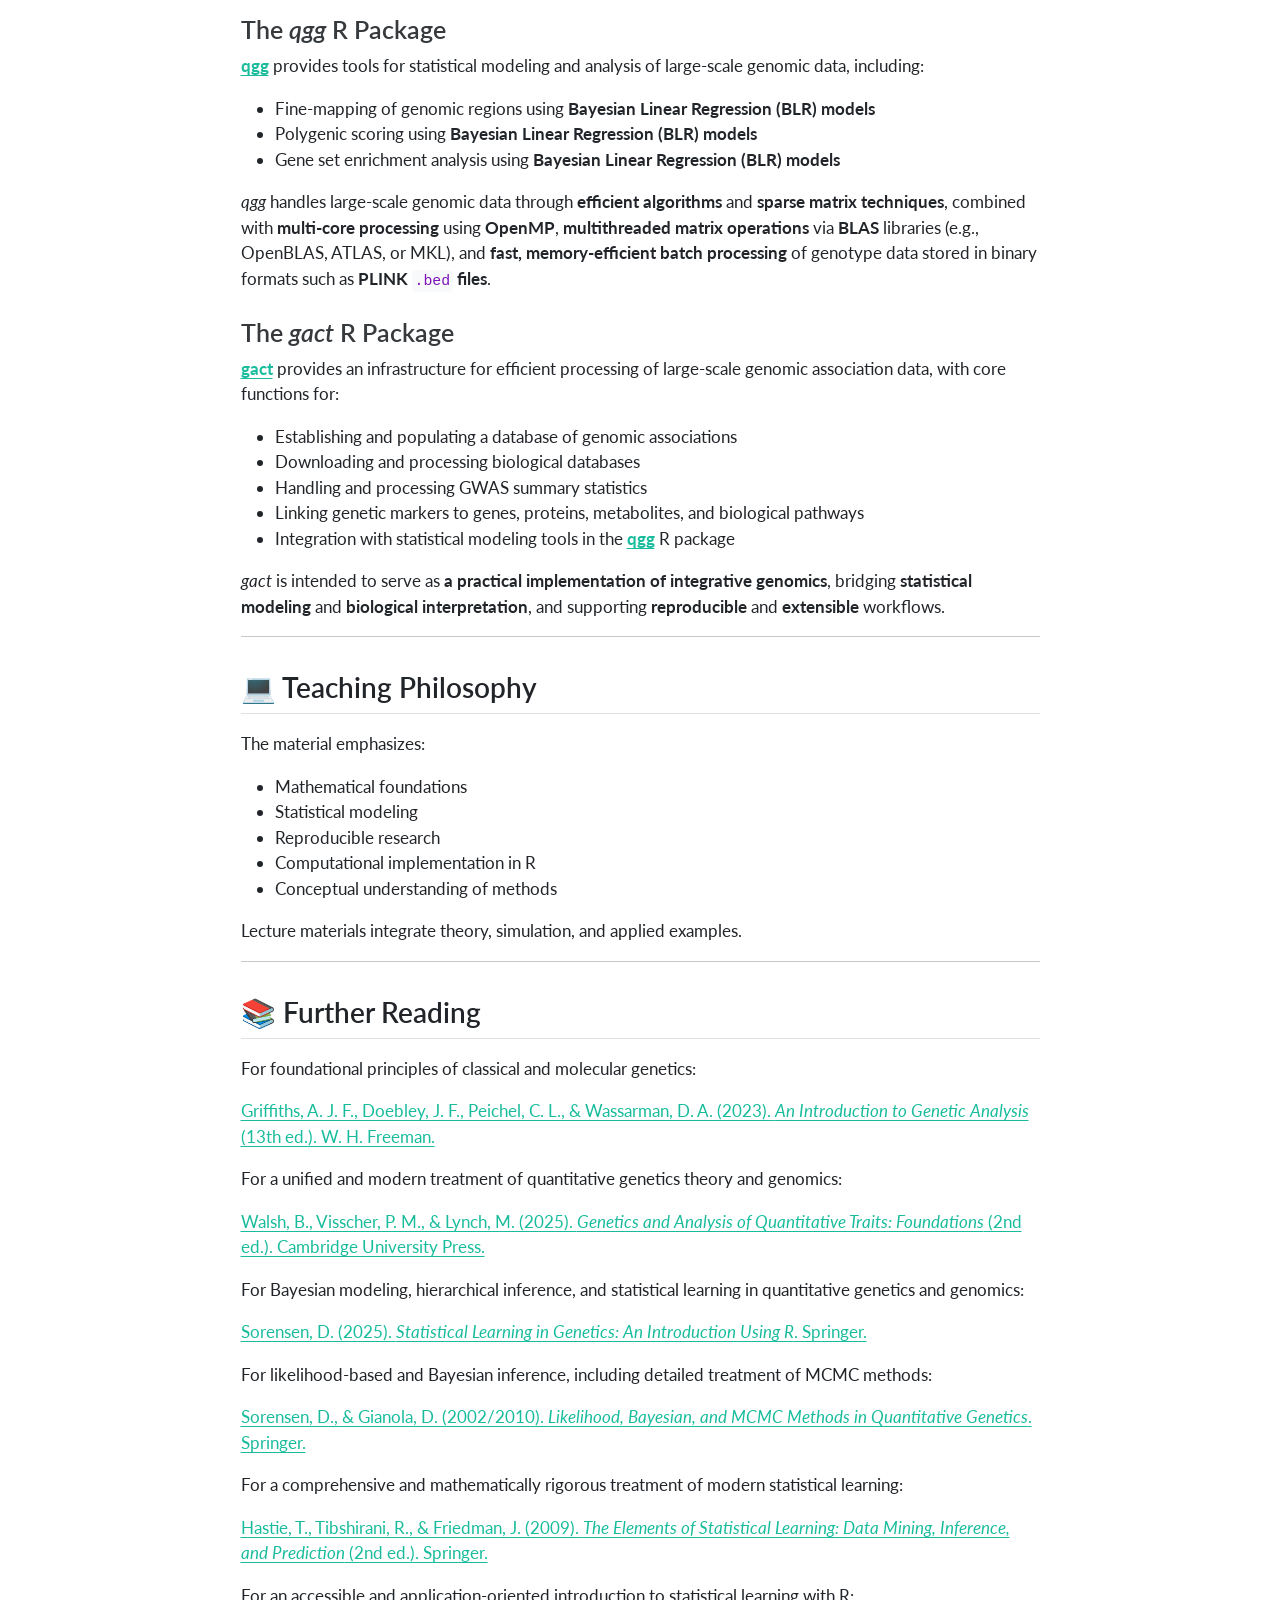
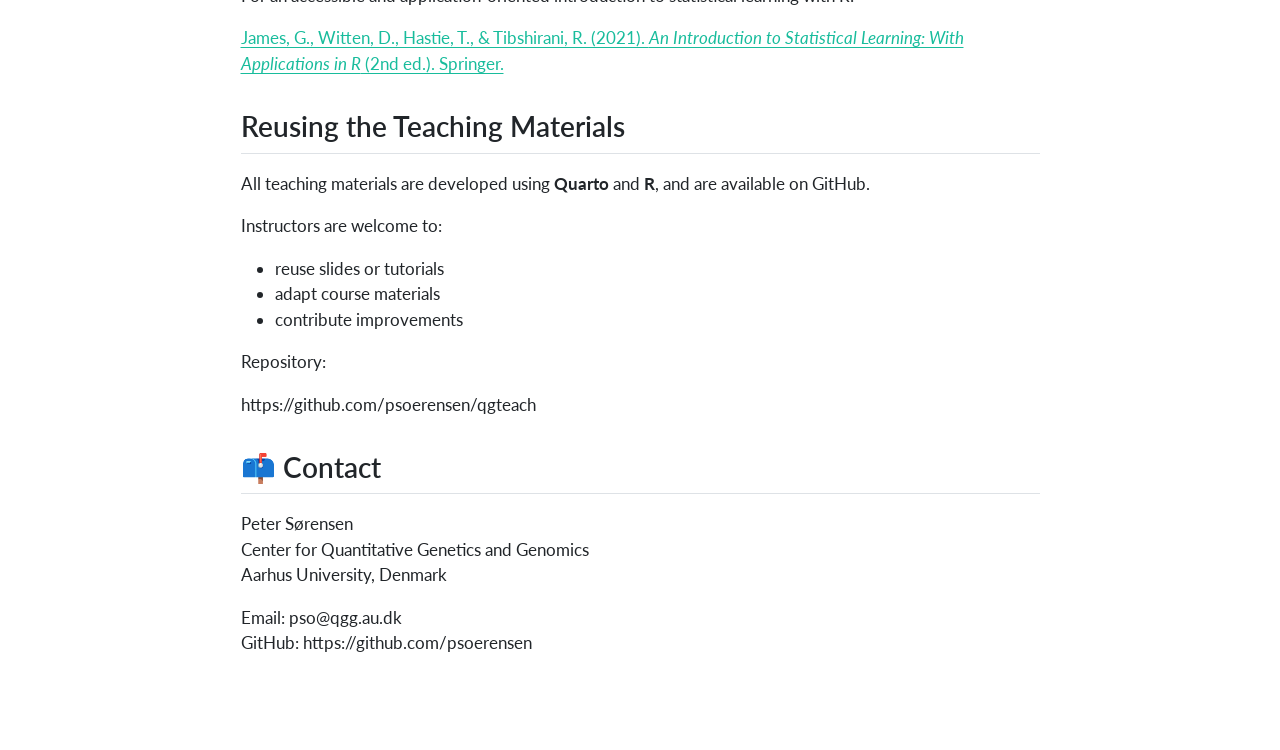
==== commit 0b3403ff: "updates" ====
--- a/docs/index.html
+++ b/docs/index.html
@@ -153,11 +153,11 @@
 </header>
 
 
-<p>This site provides structured course materials, lecture notes, slides, and computational demonstrations in quantitative genetics, genomics, and statistical modeling. All materials are reproducible and developed using R and Quarto.</p>
+<p>This site provides teaching materials, lecture notes, slides, and computational demonstrations in quantitative genetics, genomics, and statistical modeling. All materials are reproducible and developed using R and Quarto.</p>
 <hr>
-<section id="courses" class="level2">
-<h2 class="anchored" data-anchor-id="courses">🎓 Courses</h2>
-<p>The modules cover complementary aspects of quantitative genetics, genomics, and statistical modeling. Some topics—such as genome-wide association studies (GWAS)—appear across multiple courses but from different perspectives, ranging from theoretical foundations to statistical methods and biological interpretation.</p>
+<section id="modules" class="level2">
+<h2 class="anchored" data-anchor-id="modules">🎓 Modules</h2>
+<p>The modules cover complementary aspects of quantitative genetics, genomics, and statistical modeling. Some topics—such as genome-wide association studies (GWAS)—appear across multiple modules but from different perspectives, ranging from theoretical foundations to statistical methods and biological interpretation.</p>
 <div class="columns">
 <div class="column" style="width:50%;">
 <section id="quantitative-population-genetics" class="level3">
